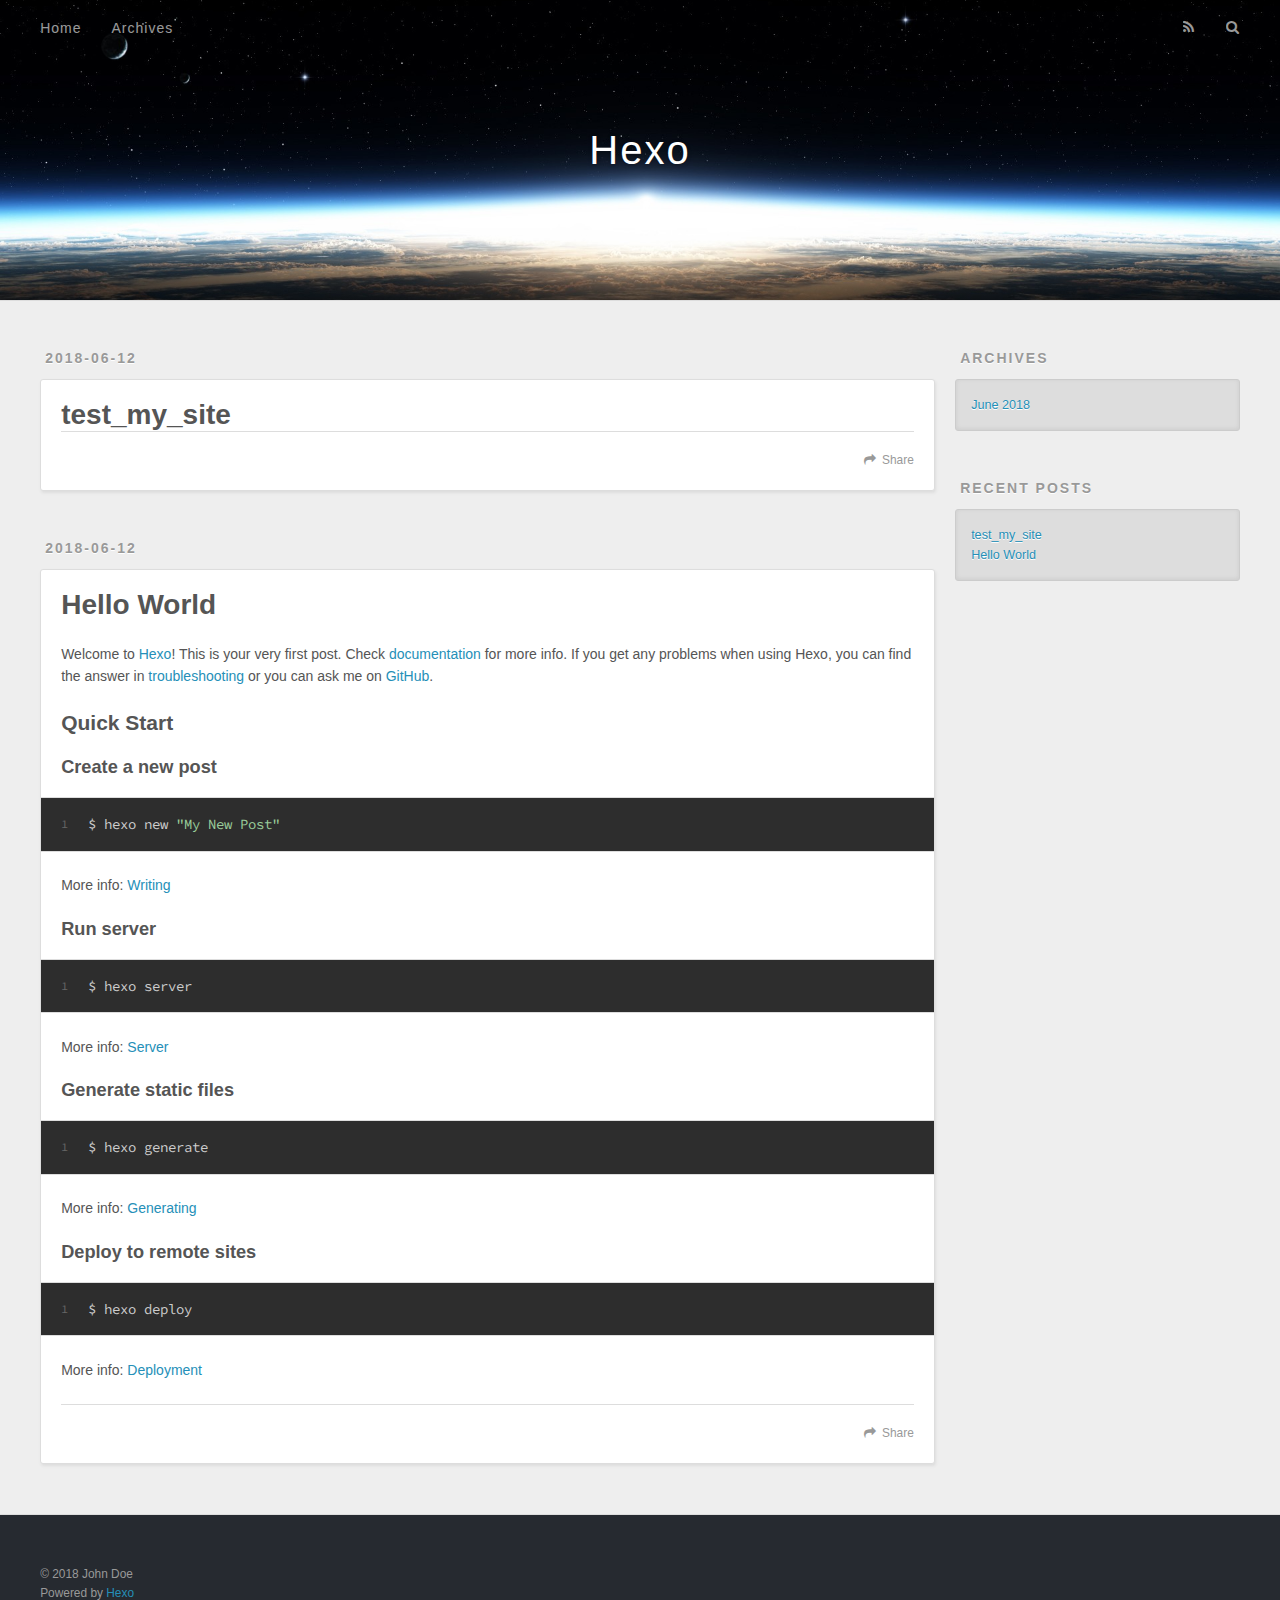
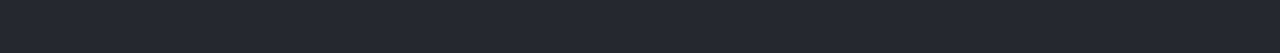
==== index.html @ 4803854b "Site updated: 2018-06-12 15:06:48" ====
<!DOCTYPE html>
<html>
<head>
  <meta charset="utf-8">
  

  
  <title>Hexo</title>
  <meta name="viewport" content="width=device-width, initial-scale=1, maximum-scale=1">
  <meta property="og:type" content="website">
<meta property="og:title" content="Hexo">
<meta property="og:url" content="http://yoursite.com/index.html">
<meta property="og:site_name" content="Hexo">
<meta property="og:locale" content="default">
<meta name="twitter:card" content="summary">
<meta name="twitter:title" content="Hexo">
  
    <link rel="alternate" href="/atom.xml" title="Hexo" type="application/atom+xml">
  
  
    <link rel="icon" href="/favicon.png">
  
  
    <link href="//fonts.googleapis.com/css?family=Source+Code+Pro" rel="stylesheet" type="text/css">
  
  <link rel="stylesheet" href="/css/style.css">
</head>

<body>
  <div id="container">
    <div id="wrap">
      <header id="header">
  <div id="banner"></div>
  <div id="header-outer" class="outer">
    <div id="header-title" class="inner">
      <h1 id="logo-wrap">
        <a href="/" id="logo">Hexo</a>
      </h1>
      
    </div>
    <div id="header-inner" class="inner">
      <nav id="main-nav">
        <a id="main-nav-toggle" class="nav-icon"></a>
        
          <a class="main-nav-link" href="/">Home</a>
        
          <a class="main-nav-link" href="/archives">Archives</a>
        
      </nav>
      <nav id="sub-nav">
        
          <a id="nav-rss-link" class="nav-icon" href="/atom.xml" title="RSS Feed"></a>
        
        <a id="nav-search-btn" class="nav-icon" title="Search"></a>
      </nav>
      <div id="search-form-wrap">
        <form action="//google.com/search" method="get" accept-charset="UTF-8" class="search-form"><input type="search" name="q" class="search-form-input" placeholder="Search"><button type="submit" class="search-form-submit">&#xF002;</button><input type="hidden" name="sitesearch" value="http://yoursite.com"></form>
      </div>
    </div>
  </div>
</header>
      <div class="outer">
        <section id="main">
  
    <article id="post-test-my-site" class="article article-type-post" itemscope itemprop="blogPost">
  <div class="article-meta">
    <a href="/2018/06/12/test-my-site/" class="article-date">
  <time datetime="2018-06-12T06:57:28.000Z" itemprop="datePublished">2018-06-12</time>
</a>
    
  </div>
  <div class="article-inner">
    
    
      <header class="article-header">
        
  
    <h1 itemprop="name">
      <a class="article-title" href="/2018/06/12/test-my-site/">test_my_site</a>
    </h1>
  

      </header>
    
    <div class="article-entry" itemprop="articleBody">
      
        
      
    </div>
    <footer class="article-footer">
      <a data-url="http://yoursite.com/2018/06/12/test-my-site/" data-id="cjibc3qlo0000qfkw3qofxi2t" class="article-share-link">Share</a>
      
      
    </footer>
  </div>
  
</article>


  
    <article id="post-hello-world" class="article article-type-post" itemscope itemprop="blogPost">
  <div class="article-meta">
    <a href="/2018/06/12/hello-world/" class="article-date">
  <time datetime="2018-06-12T06:51:10.000Z" itemprop="datePublished">2018-06-12</time>
</a>
    
  </div>
  <div class="article-inner">
    
    
      <header class="article-header">
        
  
    <h1 itemprop="name">
      <a class="article-title" href="/2018/06/12/hello-world/">Hello World</a>
    </h1>
  

      </header>
    
    <div class="article-entry" itemprop="articleBody">
      
        <p>Welcome to <a href="https://hexo.io/" target="_blank" rel="noopener">Hexo</a>! This is your very first post. Check <a href="https://hexo.io/docs/" target="_blank" rel="noopener">documentation</a> for more info. If you get any problems when using Hexo, you can find the answer in <a href="https://hexo.io/docs/troubleshooting.html" target="_blank" rel="noopener">troubleshooting</a> or you can ask me on <a href="https://github.com/hexojs/hexo/issues" target="_blank" rel="noopener">GitHub</a>.</p>
<h2 id="Quick-Start"><a href="#Quick-Start" class="headerlink" title="Quick Start"></a>Quick Start</h2><h3 id="Create-a-new-post"><a href="#Create-a-new-post" class="headerlink" title="Create a new post"></a>Create a new post</h3><figure class="highlight bash"><table><tr><td class="gutter"><pre><span class="line">1</span><br></pre></td><td class="code"><pre><span class="line">$ hexo new <span class="string">"My New Post"</span></span><br></pre></td></tr></table></figure>
<p>More info: <a href="https://hexo.io/docs/writing.html" target="_blank" rel="noopener">Writing</a></p>
<h3 id="Run-server"><a href="#Run-server" class="headerlink" title="Run server"></a>Run server</h3><figure class="highlight bash"><table><tr><td class="gutter"><pre><span class="line">1</span><br></pre></td><td class="code"><pre><span class="line">$ hexo server</span><br></pre></td></tr></table></figure>
<p>More info: <a href="https://hexo.io/docs/server.html" target="_blank" rel="noopener">Server</a></p>
<h3 id="Generate-static-files"><a href="#Generate-static-files" class="headerlink" title="Generate static files"></a>Generate static files</h3><figure class="highlight bash"><table><tr><td class="gutter"><pre><span class="line">1</span><br></pre></td><td class="code"><pre><span class="line">$ hexo generate</span><br></pre></td></tr></table></figure>
<p>More info: <a href="https://hexo.io/docs/generating.html" target="_blank" rel="noopener">Generating</a></p>
<h3 id="Deploy-to-remote-sites"><a href="#Deploy-to-remote-sites" class="headerlink" title="Deploy to remote sites"></a>Deploy to remote sites</h3><figure class="highlight bash"><table><tr><td class="gutter"><pre><span class="line">1</span><br></pre></td><td class="code"><pre><span class="line">$ hexo deploy</span><br></pre></td></tr></table></figure>
<p>More info: <a href="https://hexo.io/docs/deployment.html" target="_blank" rel="noopener">Deployment</a></p>

      
    </div>
    <footer class="article-footer">
      <a data-url="http://yoursite.com/2018/06/12/hello-world/" data-id="cjibc3qlt0001qfkw2h596mlg" class="article-share-link">Share</a>
      
      
    </footer>
  </div>
  
</article>


  


</section>
        
          <aside id="sidebar">
  
    

  
    

  
    
  
    
  <div class="widget-wrap">
    <h3 class="widget-title">Archives</h3>
    <div class="widget">
      <ul class="archive-list"><li class="archive-list-item"><a class="archive-list-link" href="/archives/2018/06/">June 2018</a></li></ul>
    </div>
  </div>


  
    
  <div class="widget-wrap">
    <h3 class="widget-title">Recent Posts</h3>
    <div class="widget">
      <ul>
        
          <li>
            <a href="/2018/06/12/test-my-site/">test_my_site</a>
          </li>
        
          <li>
            <a href="/2018/06/12/hello-world/">Hello World</a>
          </li>
        
      </ul>
    </div>
  </div>

  
</aside>
        
      </div>
      <footer id="footer">
  
  <div class="outer">
    <div id="footer-info" class="inner">
      &copy; 2018 John Doe<br>
      Powered by <a href="http://hexo.io/" target="_blank">Hexo</a>
    </div>
  </div>
</footer>
    </div>
    <nav id="mobile-nav">
  
    <a href="/" class="mobile-nav-link">Home</a>
  
    <a href="/archives" class="mobile-nav-link">Archives</a>
  
</nav>
    

<script src="//ajax.googleapis.com/ajax/libs/jquery/2.0.3/jquery.min.js"></script>


  <link rel="stylesheet" href="/fancybox/jquery.fancybox.css">
  <script src="/fancybox/jquery.fancybox.pack.js"></script>


<script src="/js/script.js"></script>



  </div>
</body>
</html>
---- css/style.css ----
body {
  width: 100%;
}
body:before,
body:after {
  content: "";
  display: table;
}
body:after {
  clear: both;
}
html,
body,
div,
span,
applet,
object,
iframe,
h1,
h2,
h3,
h4,
h5,
h6,
p,
blockquote,
pre,
a,
abbr,
acronym,
address,
big,
cite,
code,
del,
dfn,
em,
img,
ins,
kbd,
q,
s,
samp,
small,
strike,
strong,
sub,
sup,
tt,
var,
dl,
dt,
dd,
ol,
ul,
li,
fieldset,
form,
label,
legend,
table,
caption,
tbody,
tfoot,
thead,
tr,
th,
td {
  margin: 0;
  padding: 0;
  border: 0;
  outline: 0;
  font-weight: inherit;
  font-style: inherit;
  font-family: inherit;
  font-size: 100%;
  vertical-align: baseline;
}
body {
  line-height: 1;
  color: #000;
  background: #fff;
}
ol,
ul {
  list-style: none;
}
table {
  border-collapse: separate;
  border-spacing: 0;
  vertical-align: middle;
}
caption,
th,
td {
  text-align: left;
  font-weight: normal;
  vertical-align: middle;
}
a img {
  border: none;
}
input,
button {
  margin: 0;
  padding: 0;
}
input::-moz-focus-inner,
button::-moz-focus-inner {
  border: 0;
  padding: 0;
}
@font-face {
  font-family: FontAwesome;
  font-style: normal;
  font-weight: normal;
  src: url("fonts/fontawesome-webfont.eot?v=#4.0.3");
  src: url("fonts/fontawesome-webfont.eot?#iefix&v=#4.0.3") format("embedded-opentype"), url("fonts/fontawesome-webfont.woff?v=#4.0.3") format("woff"), url("fonts/fontawesome-webfont.ttf?v=#4.0.3") format("truetype"), url("fonts/fontawesome-webfont.svg#fontawesomeregular?v=#4.0.3") format("svg");
}
html,
body,
#container {
  height: 100%;
}
body {
  background: #eee;
  font: 14px -apple-system, BlinkMacSystemFont, "Segoe UI", "Roboto", "Oxygen", "Ubuntu", "Cantarell", "Fira Sans", "Droid Sans", "Helvetica Neue", sans-serif;
  -webkit-text-size-adjust: 100%;
}
.outer {
  max-width: 1220px;
  margin: 0 auto;
  padding: 0 20px;
}
.outer:before,
.outer:after {
  content: "";
  display: table;
}
.outer:after {
  clear: both;
}
.inner {
  display: inline;
  float: left;
  width: 98.33333333333333%;
  margin: 0 0.833333333333333%;
}
.left,
.alignleft {
  float: left;
}
.right,
.alignright {
  float: right;
}
.clear {
  clear: both;
}
#container {
  position: relative;
}
.mobile-nav-on {
  overflow: hidden;
}
#wrap {
  height: 100%;
  width: 100%;
  position: absolute;
  top: 0;
  left: 0;
  -webkit-transition: 0.2s ease-out;
  -moz-transition: 0.2s ease-out;
  -ms-transition: 0.2s ease-out;
  transition: 0.2s ease-out;
  z-index: 1;
  background: #eee;
}
.mobile-nav-on #wrap {
  left: 280px;
}
@media screen and (min-width: 768px) {
  #main {
    display: inline;
    float: left;
    width: 73.33333333333333%;
    margin: 0 0.833333333333333%;
  }
}
.article-date,
.article-category-link,
.archive-year,
.widget-title {
  text-decoration: none;
  text-transform: uppercase;
  letter-spacing: 2px;
  color: #999;
  margin-bottom: 1em;
  margin-left: 5px;
  line-height: 1em;
  text-shadow: 0 1px #fff;
  font-weight: bold;
}
.article-inner,
.archive-article-inner {
  background: #fff;
  -webkit-box-shadow: 1px 2px 3px #ddd;
  box-shadow: 1px 2px 3px #ddd;
  border: 1px solid #ddd;
  border-radius: 3px;
}
.article-entry h1,
.widget h1 {
  font-size: 2em;
}
.article-entry h2,
.widget h2 {
  font-size: 1.5em;
}
.article-entry h3,
.widget h3 {
  font-size: 1.3em;
}
.article-entry h4,
.widget h4 {
  font-size: 1.2em;
}
.article-entry h5,
.widget h5 {
  font-size: 1em;
}
.article-entry h6,
.widget h6 {
  font-size: 1em;
  color: #999;
}
.article-entry hr,
.widget hr {
  border: 1px dashed #ddd;
}
.article-entry strong,
.widget strong {
  font-weight: bold;
}
.article-entry em,
.widget em,
.article-entry cite,
.widget cite {
  font-style: italic;
}
.article-entry sup,
.widget sup,
.article-entry sub,
.widget sub {
  font-size: 0.75em;
  line-height: 0;
  position: relative;
  vertical-align: baseline;
}
.article-entry sup,
.widget sup {
  top: -0.5em;
}
.article-entry sub,
.widget sub {
  bottom: -0.2em;
}
.article-entry small,
.widget small {
  font-size: 0.85em;
}
.article-entry acronym,
.widget acronym,
.article-entry abbr,
.widget abbr {
  border-bottom: 1px dotted;
}
.article-entry ul,
.widget ul,
.article-entry ol,
.widget ol,
.article-entry dl,
.widget dl {
  margin: 0 20px;
  line-height: 1.6em;
}
.article-entry ul ul,
.widget ul ul,
.article-entry ol ul,
.widget ol ul,
.article-entry ul ol,
.widget ul ol,
.article-entry ol ol,
.widget ol ol {
  margin-top: 0;
  margin-bottom: 0;
}
.article-entry ul,
.widget ul {
  list-style: disc;
}
.article-entry ol,
.widget ol {
  list-style: decimal;
}
.article-entry dt,
.widget dt {
  font-weight: bold;
}
#header {
  height: 300px;
  position: relative;
  border-bottom: 1px solid #ddd;
}
#header:before,
#header:after {
  content: "";
  position: absolute;
  left: 0;
  right: 0;
  height: 40px;
}
#header:before {
  top: 0;
  background: -webkit-linear-gradient(rgba(0,0,0,0.2), transparent);
  background: -moz-linear-gradient(rgba(0,0,0,0.2), transparent);
  background: -ms-linear-gradient(rgba(0,0,0,0.2), transparent);
  background: linear-gradient(rgba(0,0,0,0.2), transparent);
}
#header:after {
  bottom: 0;
  background: -webkit-linear-gradient(transparent, rgba(0,0,0,0.2));
  background: -moz-linear-gradient(transparent, rgba(0,0,0,0.2));
  background: -ms-linear-gradient(transparent, rgba(0,0,0,0.2));
  background: linear-gradient(transparent, rgba(0,0,0,0.2));
}
#header-outer {
  height: 100%;
  position: relative;
}
#header-inner {
  position: relative;
  overflow: hidden;
}
#banner {
  position: absolute;
  top: 0;
  left: 0;
  width: 100%;
  height: 100%;
  background: url("images/banner.jpg") center #000;
  -webkit-background-size: cover;
  -moz-background-size: cover;
  background-size: cover;
  z-index: -1;
}
#header-title {
  text-align: center;
  height: 40px;
  position: absolute;
  top: 50%;
  left: 0;
  margin-top: -20px;
}
#logo,
#subtitle {
  text-decoration: none;
  color: #fff;
  font-weight: 300;
  text-shadow: 0 1px 4px rgba(0,0,0,0.3);
}
#logo {
  font-size: 40px;
  line-height: 40px;
  letter-spacing: 2px;
}
#subtitle {
  font-size: 16px;
  line-height: 16px;
  letter-spacing: 1px;
}
#subtitle-wrap {
  margin-top: 16px;
}
#main-nav {
  float: left;
  margin-left: -15px;
}
.nav-icon,
.main-nav-link {
  float: left;
  color: #fff;
  opacity: 0.6;
  text-decoration: none;
  text-shadow: 0 1px rgba(0,0,0,0.2);
  -webkit-transition: opacity 0.2s;
  -moz-transition: opacity 0.2s;
  -ms-transition: opacity 0.2s;
  transition: opacity 0.2s;
  display: block;
  padding: 20px 15px;
}
.nav-icon:hover,
.main-nav-link:hover {
  opacity: 1;
}
.nav-icon {
  font-family: FontAwesome;
  text-align: center;
  font-size: 14px;
  width: 14px;
  height: 14px;
  padding: 20px 15px;
  position: relative;
  cursor: pointer;
}
.main-nav-link {
  font-weight: 300;
  letter-spacing: 1px;
}
@media screen and (max-width: 479px) {
  .main-nav-link {
    display: none;
  }
}
#main-nav-toggle {
  display: none;
}
#main-nav-toggle:before {
  content: "\f0c9";
}
@media screen and (max-width: 479px) {
  #main-nav-toggle {
    display: block;
  }
}
#sub-nav {
  float: right;
  margin-right: -15px;
}
#nav-rss-link:before {
  content: "\f09e";
}
#nav-search-btn:before {
  content: "\f002";
}
#search-form-wrap {
  position: absolute;
  top: 15px;
  width: 150px;
  height: 30px;
  right: -150px;
  opacity: 0;
  -webkit-transition: 0.2s ease-out;
  -moz-transition: 0.2s ease-out;
  -ms-transition: 0.2s ease-out;
  transition: 0.2s ease-out;
}
#search-form-wrap.on {
  opacity: 1;
  right: 0;
}
@media screen and (max-width: 479px) {
  #search-form-wrap {
    width: 100%;
    right: -100%;
  }
}
.search-form {
  position: absolute;
  top: 0;
  left: 0;
  right: 0;
  background: #fff;
  padding: 5px 15px;
  border-radius: 15px;
  -webkit-box-shadow: 0 0 10px rgba(0,0,0,0.3);
  box-shadow: 0 0 10px rgba(0,0,0,0.3);
}
.search-form-input {
  border: none;
  background: none;
  color: #555;
  width: 100%;
  font: 13px -apple-system, BlinkMacSystemFont, "Segoe UI", "Roboto", "Oxygen", "Ubuntu", "Cantarell", "Fira Sans", "Droid Sans", "Helvetica Neue", sans-serif;
  outline: none;
}
.search-form-input::-webkit-search-results-decoration,
.search-form-input::-webkit-search-cancel-button {
  -webkit-appearance: none;
}
.search-form-submit {
  position: absolute;
  top: 50%;
  right: 10px;
  margin-top: -7px;
  font: 13px FontAwesome;
  border: none;
  background: none;
  color: #bbb;
  cursor: pointer;
}
.search-form-submit:hover,
.search-form-submit:focus {
  color: #777;
}
.article {
  margin: 50px 0;
}
.article-inner {
  overflow: hidden;
}
.article-meta:before,
.article-meta:after {
  content: "";
  display: table;
}
.article-meta:after {
  clear: both;
}
.article-date {
  float: left;
}
.article-category {
  float: left;
  line-height: 1em;
  color: #ccc;
  text-shadow: 0 1px #fff;
  margin-left: 8px;
}
.article-category:before {
  content: "\2022";
}
.article-category-link {
  margin: 0 12px 1em;
}
.article-header {
  padding: 20px 20px 0;
}
.article-title {
  text-decoration: none;
  font-size: 2em;
  font-weight: bold;
  color: #555;
  line-height: 1.1em;
  -webkit-transition: color 0.2s;
  -moz-transition: color 0.2s;
  -ms-transition: color 0.2s;
  transition: color 0.2s;
}
a.article-title:hover {
  color: #258fb8;
}
.article-entry {
  color: #555;
  padding: 0 20px;
}
.article-entry:before,
.article-entry:after {
  content: "";
  display: table;
}
.article-entry:after {
  clear: both;
}
.article-entry p,
.article-entry table {
  line-height: 1.6em;
  margin: 1.6em 0;
}
.article-entry h1,
.article-entry h2,
.article-entry h3,
.article-entry h4,
.article-entry h5,
.article-entry h6 {
  font-weight: bold;
}
.article-entry h1,
.article-entry h2,
.article-entry h3,
.article-entry h4,
.article-entry h5,
.article-entry h6 {
  line-height: 1.1em;
  margin: 1.1em 0;
}
.article-entry a {
  color: #258fb8;
  text-decoration: none;
}
.article-entry a:hover {
  text-decoration: underline;
}
.article-entry ul,
.article-entry ol,
.article-entry dl {
  margin-top: 1.6em;
  margin-bottom: 1.6em;
}
.article-entry img,
.article-entry video {
  max-width: 100%;
  height: auto;
  display: block;
  margin: auto;
}
.article-entry iframe {
  border: none;
}
.article-entry table {
  width: 100%;
  border-collapse: collapse;
  border-spacing: 0;
}
.article-entry th {
  font-weight: bold;
  border-bottom: 3px solid #ddd;
  padding-bottom: 0.5em;
}
.article-entry td {
  border-bottom: 1px solid #ddd;
  padding: 10px 0;
}
.article-entry blockquote {
  font-family: Georgia, "Times New Roman", serif;
  font-size: 1.4em;
  margin: 1.6em 20px;
  text-align: center;
}
.article-entry blockquote footer {
  font-size: 14px;
  margin: 1.6em 0;
  font-family: -apple-system, BlinkMacSystemFont, "Segoe UI", "Roboto", "Oxygen", "Ubuntu", "Cantarell", "Fira Sans", "Droid Sans", "Helvetica Neue", sans-serif;
}
.article-entry blockquote footer cite:before {
  content: "—";
  padding: 0 0.5em;
}
.article-entry .pullquote {
  text-align: left;
  width: 45%;
  margin: 0;
}
.article-entry .pullquote.left {
  margin-left: 0.5em;
  margin-right: 1em;
}
.article-entry .pullquote.right {
  margin-right: 0.5em;
  margin-left: 1em;
}
.article-entry .caption {
  color: #999;
  display: block;
  font-size: 0.9em;
  margin-top: 0.5em;
  position: relative;
  text-align: center;
}
.article-entry .video-container {
  position: relative;
  padding-top: 56.25%;
  height: 0;
  overflow: hidden;
}
.article-entry .video-container iframe,
.article-entry .video-container object,
.article-entry .video-container embed {
  position: absolute;
  top: 0;
  left: 0;
  width: 100%;
  height: 100%;
  margin-top: 0;
}
.article-more-link a {
  display: inline-block;
  line-height: 1em;
  padding: 6px 15px;
  border-radius: 15px;
  background: #eee;
  color: #999;
  text-shadow: 0 1px #fff;
  text-decoration: none;
}
.article-more-link a:hover {
  background: #258fb8;
  color: #fff;
  text-decoration: none;
  text-shadow: 0 1px #1e7293;
}
.article-footer {
  font-size: 0.85em;
  line-height: 1.6em;
  border-top: 1px solid #ddd;
  padding-top: 1.6em;
  margin: 0 20px 20px;
}
.article-footer:before,
.article-footer:after {
  content: "";
  display: table;
}
.article-footer:after {
  clear: both;
}
.article-footer a {
  color: #999;
  text-decoration: none;
}
.article-footer a:hover {
  color: #555;
}
.article-tag-list-item {
  float: left;
  margin-right: 10px;
}
.article-tag-list-link:before {
  content: "#";
}
.article-comment-link {
  float: right;
}
.article-comment-link:before {
  content: "\f075";
  font-family: FontAwesome;
  padding-right: 8px;
}
.article-share-link {
  cursor: pointer;
  float: right;
  margin-left: 20px;
}
.article-share-link:before {
  content: "\f064";
  font-family: FontAwesome;
  padding-right: 6px;
}
#article-nav {
  position: relative;
}
#article-nav:before,
#article-nav:after {
  content: "";
  display: table;
}
#article-nav:after {
  clear: both;
}
@media screen and (min-width: 768px) {
  #article-nav {
    margin: 50px 0;
  }
  #article-nav:before {
    width: 8px;
    height: 8px;
    position: absolute;
    top: 50%;
    left: 50%;
    margin-top: -4px;
    margin-left: -4px;
    content: "";
    border-radius: 50%;
    background: #ddd;
    -webkit-box-shadow: 0 1px 2px #fff;
    box-shadow: 0 1px 2px #fff;
  }
}
.article-nav-link-wrap {
  text-decoration: none;
  text-shadow: 0 1px #fff;
  color: #999;
  -webkit-box-sizing: border-box;
  -moz-box-sizing: border-box;
  box-sizing: border-box;
  margin-top: 50px;
  text-align: center;
  display: block;
}
.article-nav-link-wrap:hover {
  color: #555;
}
@media screen and (min-width: 768px) {
  .article-nav-link-wrap {
    width: 50%;
    margin-top: 0;
  }
}
@media screen and (min-width: 768px) {
  #article-nav-newer {
    float: left;
    text-align: right;
    padding-right: 20px;
  }
}
@media screen and (min-width: 768px) {
  #article-nav-older {
    float: right;
    text-align: left;
    padding-left: 20px;
  }
}
.article-nav-caption {
  text-transform: uppercase;
  letter-spacing: 2px;
  color: #ddd;
  line-height: 1em;
  font-weight: bold;
}
#article-nav-newer .article-nav-caption {
  margin-right: -2px;
}
.article-nav-title {
  font-size: 0.85em;
  line-height: 1.6em;
  margin-top: 0.5em;
}
.article-share-box {
  position: absolute;
  display: none;
  background: #fff;
  -webkit-box-shadow: 1px 2px 10px rgba(0,0,0,0.2);
  box-shadow: 1px 2px 10px rgba(0,0,0,0.2);
  border-radius: 3px;
  margin-left: -145px;
  overflow: hidden;
  z-index: 1;
}
.article-share-box.on {
  display: block;
}
.article-share-input {
  width: 100%;
  background: none;
  -webkit-box-sizing: border-box;
  -moz-box-sizing: border-box;
  box-sizing: border-box;
  font: 14px -apple-system, BlinkMacSystemFont, "Segoe UI", "Roboto", "Oxygen", "Ubuntu", "Cantarell", "Fira Sans", "Droid Sans", "Helvetica Neue", sans-serif;
  padding: 0 15px;
  color: #555;
  outline: none;
  border: 1px solid #ddd;
  border-radius: 3px 3px 0 0;
  height: 36px;
  line-height: 36px;
}
.article-share-links {
  background: #eee;
}
.article-share-links:before,
.article-share-links:after {
  content: "";
  display: table;
}
.article-share-links:after {
  clear: both;
}
.article-share-twitter,
.article-share-facebook,
.article-share-pinterest,
.article-share-google {
  width: 50px;
  height: 36px;
  display: block;
  float: left;
  position: relative;
  color: #999;
  text-shadow: 0 1px #fff;
}
.article-share-twitter:before,
.article-share-facebook:before,
.article-share-pinterest:before,
.article-share-google:before {
  font-size: 20px;
  font-family: FontAwesome;
  width: 20px;
  height: 20px;
  position: absolute;
  top: 50%;
  left: 50%;
  margin-top: -10px;
  margin-left: -10px;
  text-align: center;
}
.article-share-twitter:hover,
.article-share-facebook:hover,
.article-share-pinterest:hover,
.article-share-google:hover {
  color: #fff;
}
.article-share-twitter:before {
  content: "\f099";
}
.article-share-twitter:hover {
  background: #00aced;
  text-shadow: 0 1px #008abe;
}
.article-share-facebook:before {
  content: "\f09a";
}
.article-share-facebook:hover {
  background: #3b5998;
  text-shadow: 0 1px #2f477a;
}
.article-share-pinterest:before {
  content: "\f0d2";
}
.article-share-pinterest:hover {
  background: #cb2027;
  text-shadow: 0 1px #a21a1f;
}
.article-share-google:before {
  content: "\f0d5";
}
.article-share-google:hover {
  background: #dd4b39;
  text-shadow: 0 1px #be3221;
}
.article-gallery {
  background: #000;
  position: relative;
}
.article-gallery-photos {
  position: relative;
  overflow: hidden;
}
.article-gallery-img {
  display: none;
  max-width: 100%;
}
.article-gallery-img:first-child {
  display: block;
}
.article-gallery-img.loaded {
  position: absolute;
  display: block;
}
.article-gallery-img img {
  display: block;
  max-width: 100%;
  margin: 0 auto;
}
#comments {
  background: #fff;
  -webkit-box-shadow: 1px 2px 3px #ddd;
  box-shadow: 1px 2px 3px #ddd;
  padding: 20px;
  border: 1px solid #ddd;
  border-radius: 3px;
  margin: 50px 0;
}
#comments a {
  color: #258fb8;
}
.archives-wrap {
  margin: 50px 0;
}
.archives:before,
.archives:after {
  content: "";
  display: table;
}
.archives:after {
  clear: both;
}
.archive-year-wrap {
  margin-bottom: 1em;
}
.archives {
  -webkit-column-gap: 10px;
  -moz-column-gap: 10px;
  column-gap: 10px;
}
@media screen and (min-width: 480px) and (max-width: 767px) {
  .archives {
    -webkit-column-count: 2;
    -moz-column-count: 2;
    column-count: 2;
  }
}
@media screen and (min-width: 768px) {
  .archives {
    -webkit-column-count: 3;
    -moz-column-count: 3;
    column-count: 3;
  }
}
.archive-article {
  -webkit-column-break-inside: avoid;
  page-break-inside: avoid;
  overflow: hidden;
  break-inside: avoid-column;
}
.archive-article-inner {
  padding: 10px;
  margin-bottom: 15px;
}
.archive-article-title {
  text-decoration: none;
  font-weight: bold;
  color: #555;
  -webkit-transition: color 0.2s;
  -moz-transition: color 0.2s;
  -ms-transition: color 0.2s;
  transition: color 0.2s;
  line-height: 1.6em;
}
.archive-article-title:hover {
  color: #258fb8;
}
.archive-article-footer {
  margin-top: 1em;
}
.archive-article-date {
  color: #999;
  text-decoration: none;
  font-size: 0.85em;
  line-height: 1em;
  margin-bottom: 0.5em;
  display: block;
}
#page-nav {
  margin: 50px auto;
  background: #fff;
  -webkit-box-shadow: 1px 2px 3px #ddd;
  box-shadow: 1px 2px 3px #ddd;
  border: 1px solid #ddd;
  border-radius: 3px;
  text-align: center;
  color: #999;
  overflow: hidden;
}
#page-nav:before,
#page-nav:after {
  content: "";
  display: table;
}
#page-nav:after {
  clear: both;
}
#page-nav a,
#page-nav span {
  padding: 10px 20px;
  line-height: 1;
  height: 2ex;
}
#page-nav a {
  color: #999;
  text-decoration: none;
}
#page-nav a:hover {
  background: #999;
  color: #fff;
}
#page-nav .prev {
  float: left;
}
#page-nav .next {
  float: right;
}
#page-nav .page-number {
  display: inline-block;
}
@media screen and (max-width: 479px) {
  #page-nav .page-number {
    display: none;
  }
}
#page-nav .current {
  color: #555;
  font-weight: bold;
}
#page-nav .space {
  color: #ddd;
}
#footer {
  background: #262a30;
  padding: 50px 0;
  border-top: 1px solid #ddd;
  color: #999;
}
#footer a {
  color: #258fb8;
  text-decoration: none;
}
#footer a:hover {
  text-decoration: underline;
}
#footer-info {
  line-height: 1.6em;
  font-size: 0.85em;
}
.article-entry pre,
.article-entry .highlight {
  background: #2d2d2d;
  margin: 0 -20px;
  padding: 15px 20px;
  border-style: solid;
  border-color: #ddd;
  border-width: 1px 0;
  overflow: auto;
  color: #ccc;
  line-height: 22.400000000000002px;
}
.article-entry .highlight .gutter pre,
.article-entry .gist .gist-file .gist-data .line-numbers {
  color: #666;
  font-size: 0.85em;
}
.article-entry pre,
.article-entry code {
  font-family: "Source Code Pro", Consolas, Monaco, Menlo, Consolas, monospace;
}
.article-entry code {
  background: #eee;
  text-shadow: 0 1px #fff;
  padding: 0 0.3em;
}
.article-entry pre code {
  background: none;
  text-shadow: none;
  padding: 0;
}
.article-entry .highlight pre {
  border: none;
  margin: 0;
  padding: 0;
}
.article-entry .highlight table {
  margin: 0;
  width: auto;
}
.article-entry .highlight td {
  border: none;
  padding: 0;
}
.article-entry .highlight figcaption {
  font-size: 0.85em;
  color: #999;
  line-height: 1em;
  margin-bottom: 1em;
}
.article-entry .highlight figcaption:before,
.article-entry .highlight figcaption:after {
  content: "";
  display: table;
}
.article-entry .highlight figcaption:after {
  clear: both;
}
.article-entry .highlight figcaption a {
  float: right;
}
.article-entry .highlight .gutter pre {
  text-align: right;
  padding-right: 20px;
}
.article-entry .highlight .line {
  height: 22.400000000000002px;
}
.article-entry .highlight .line.marked {
  background: #515151;
}
.article-entry .gist {
  margin: 0 -20px;
  border-style: solid;
  border-color: #ddd;
  border-width: 1px 0;
  background: #2d2d2d;
  padding: 15px 20px 15px 0;
}
.article-entry .gist .gist-file {
  border: none;
  font-family: "Source Code Pro", Consolas, Monaco, Menlo, Consolas, monospace;
  margin: 0;
}
.article-entry .gist .gist-file .gist-data {
  background: none;
  border: none;
}
.article-entry .gist .gist-file .gist-data .line-numbers {
  background: none;
  border: none;
  padding: 0 20px 0 0;
}
.article-entry .gist .gist-file .gist-data .line-data {
  padding: 0 !important;
}
.article-entry .gist .gist-file .highlight {
  margin: 0;
  padding: 0;
  border: none;
}
.article-entry .gist .gist-file .gist-meta {
  background: #2d2d2d;
  color: #999;
  font: 0.85em -apple-system, BlinkMacSystemFont, "Segoe UI", "Roboto", "Oxygen", "Ubuntu", "Cantarell", "Fira Sans", "Droid Sans", "Helvetica Neue", sans-serif;
  text-shadow: 0 0;
  padding: 0;
  margin-top: 1em;
  margin-left: 20px;
}
.article-entry .gist .gist-file .gist-meta a {
  color: #258fb8;
  font-weight: normal;
}
.article-entry .gist .gist-file .gist-meta a:hover {
  text-decoration: underline;
}
pre .comment,
pre .title {
  color: #999;
}
pre .variable,
pre .attribute,
pre .tag,
pre .regexp,
pre .ruby .constant,
pre .xml .tag .title,
pre .xml .pi,
pre .xml .doctype,
pre .html .doctype,
pre .css .id,
pre .css .class,
pre .css .pseudo {
  color: #f2777a;
}
pre .number,
pre .preprocessor,
pre .built_in,
pre .literal,
pre .params,
pre .constant {
  color: #f99157;
}
pre .class,
pre .ruby .class .title,
pre .css .rules .attribute {
  color: #9c9;
}
pre .string,
pre .value,
pre .inheritance,
pre .header,
pre .ruby .symbol,
pre .xml .cdata {
  color: #9c9;
}
pre .css .hexcolor {
  color: #6cc;
}
pre .function,
pre .python .decorator,
pre .python .title,
pre .ruby .function .title,
pre .ruby .title .keyword,
pre .perl .sub,
pre .javascript .title,
pre .coffeescript .title {
  color: #69c;
}
pre .keyword,
pre .javascript .function {
  color: #c9c;
}
@media screen and (max-width: 479px) {
  #mobile-nav {
    position: absolute;
    top: 0;
    left: 0;
    width: 280px;
    height: 100%;
    background: #191919;
    border-right: 1px solid #fff;
  }
}
@media screen and (max-width: 479px) {
  .mobile-nav-link {
    display: block;
    color: #999;
    text-decoration: none;
    padding: 15px 20px;
    font-weight: bold;
  }
  .mobile-nav-link:hover {
    color: #fff;
  }
}
@media screen and (min-width: 768px) {
  #sidebar {
    display: inline;
    float: left;
    width: 23.333333333333332%;
    margin: 0 0.833333333333333%;
  }
}
.widget-wrap {
  margin: 50px 0;
}
.widget {
  color: #777;
  text-shadow: 0 1px #fff;
  background: #ddd;
  -webkit-box-shadow: 0 -1px 4px #ccc inset;
  box-shadow: 0 -1px 4px #ccc inset;
  border: 1px solid #ccc;
  padding: 15px;
  border-radius: 3px;
}
.widget a {
  color: #258fb8;
  text-decoration: none;
}
.widget a:hover {
  text-decoration: underline;
}
.widget ul ul,
.widget ol ul,
.widget dl ul,
.widget ul ol,
.widget ol ol,
.widget dl ol,
.widget ul dl,
.widget ol dl,
.widget dl dl {
  margin-left: 15px;
  list-style: disc;
}
.widget {
  line-height: 1.6em;
  word-wrap: break-word;
  font-size: 0.9em;
}
.widget ul,
.widget ol {
  list-style: none;
  margin: 0;
}
.widget ul ul,
.widget ol ul,
.widget ul ol,
.widget ol ol {
  margin: 0 20px;
}
.widget ul ul,
.widget ol ul {
  list-style: disc;
}
.widget ul ol,
.widget ol ol {
  list-style: decimal;
}
.category-list-count,
.tag-list-count,
.archive-list-count {
  padding-left: 5px;
  color: #999;
  font-size: 0.85em;
}
.category-list-count:before,
.tag-list-count:before,
.archive-list-count:before {
  content: "(";
}
.category-list-count:after,
.tag-list-count:after,
.archive-list-count:after {
  content: ")";
}
.tagcloud a {
  margin-right: 5px;
  display: inline-block;
}
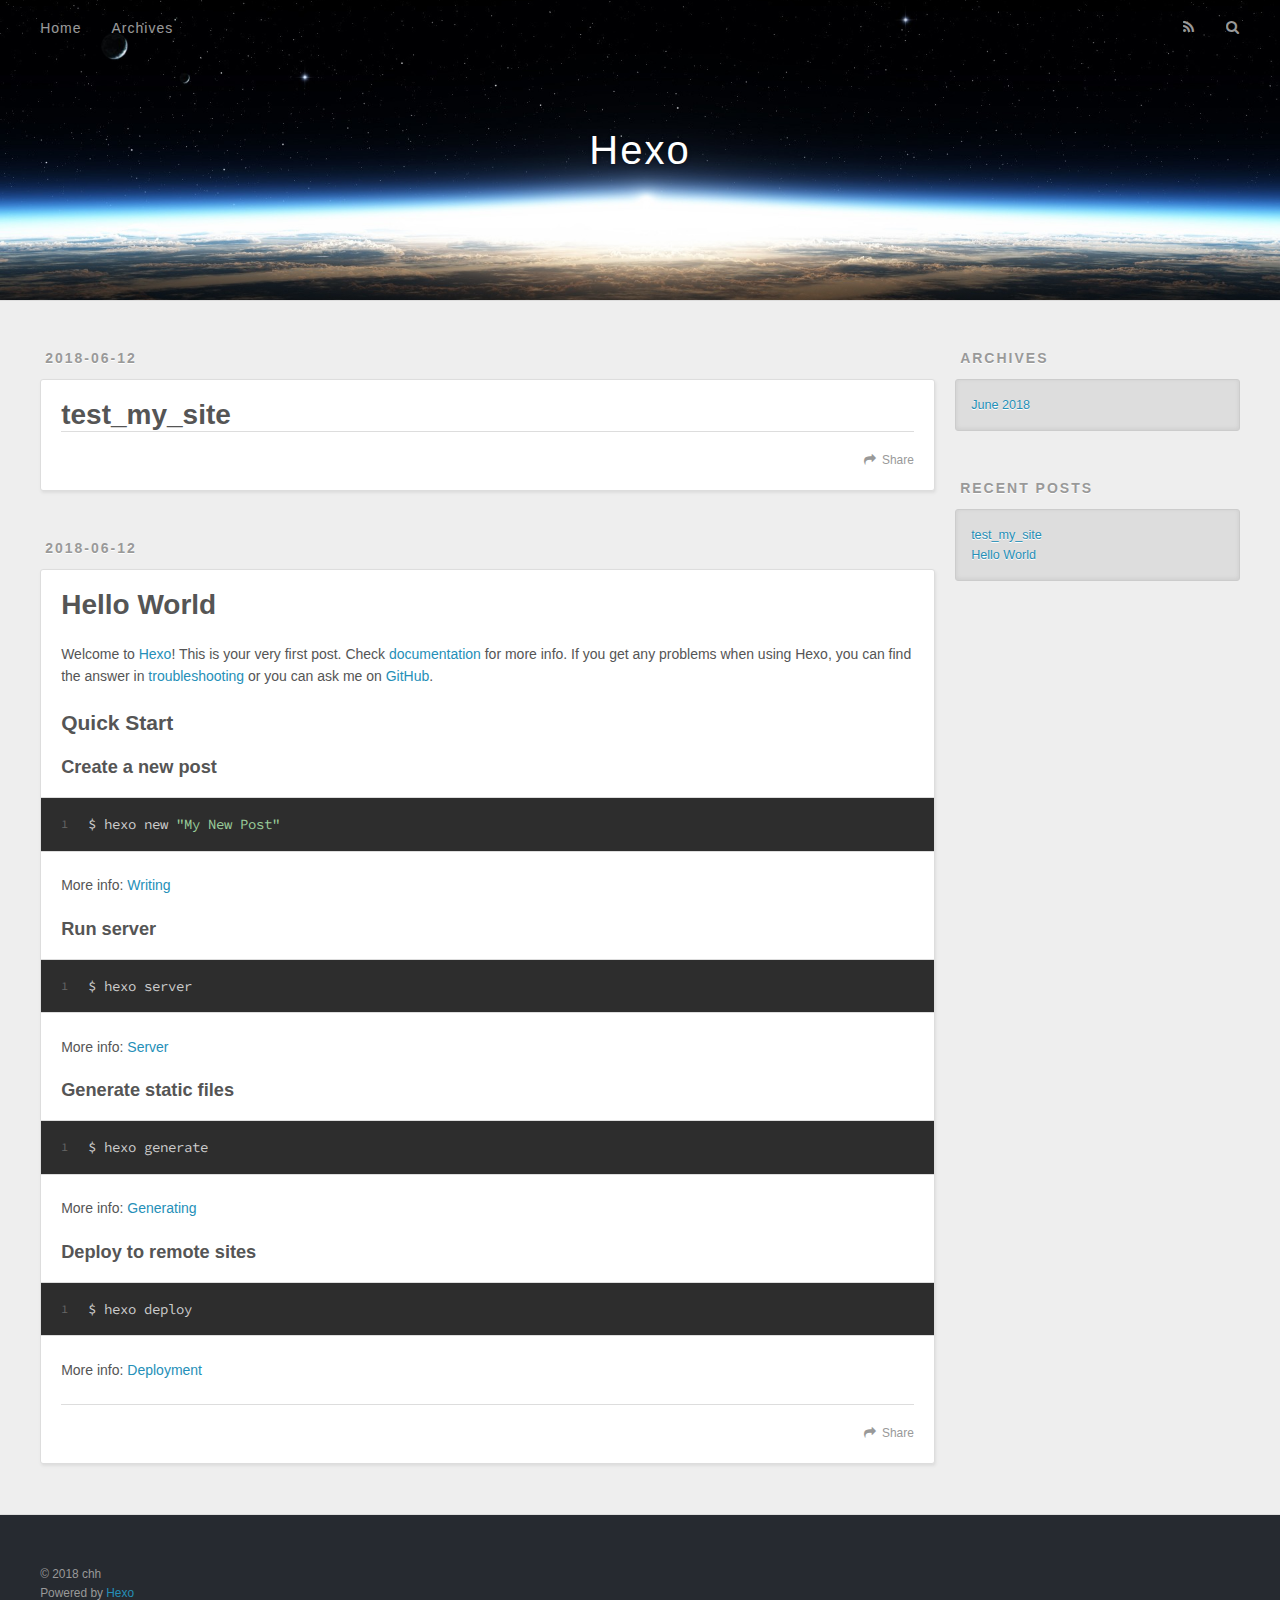
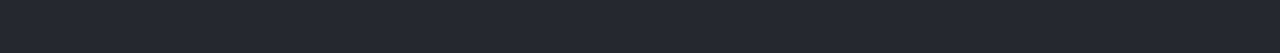
==== commit 78ea37b0: "Site updated: 2018-06-12 15:10:26" ====
--- a/index.html
+++ b/index.html
@@ -88,7 +88,7 @@
       
     </div>
     <footer class="article-footer">
-      <a data-url="http://yoursite.com/2018/06/12/test-my-site/" data-id="cjibc3qlo0000qfkw3qofxi2t" class="article-share-link">Share</a>
+      <a data-url="http://yoursite.com/2018/06/12/test-my-site/" data-id="cjibck39o0001wskwcrapakwm" class="article-share-link">Share</a>
       
       
     </footer>
@@ -133,7 +133,7 @@
       
     </div>
     <footer class="article-footer">
-      <a data-url="http://yoursite.com/2018/06/12/hello-world/" data-id="cjibc3qlt0001qfkw2h596mlg" class="article-share-link">Share</a>
+      <a data-url="http://yoursite.com/2018/06/12/hello-world/" data-id="cjibck39j0000wskwrcy0my10" class="article-share-link">Share</a>
       
       
     </footer>
@@ -193,7 +193,7 @@
   
   <div class="outer">
     <div id="footer-info" class="inner">
-      &copy; 2018 John Doe<br>
+      &copy; 2018 chh<br>
       Powered by <a href="http://hexo.io/" target="_blank">Hexo</a>
     </div>
   </div>
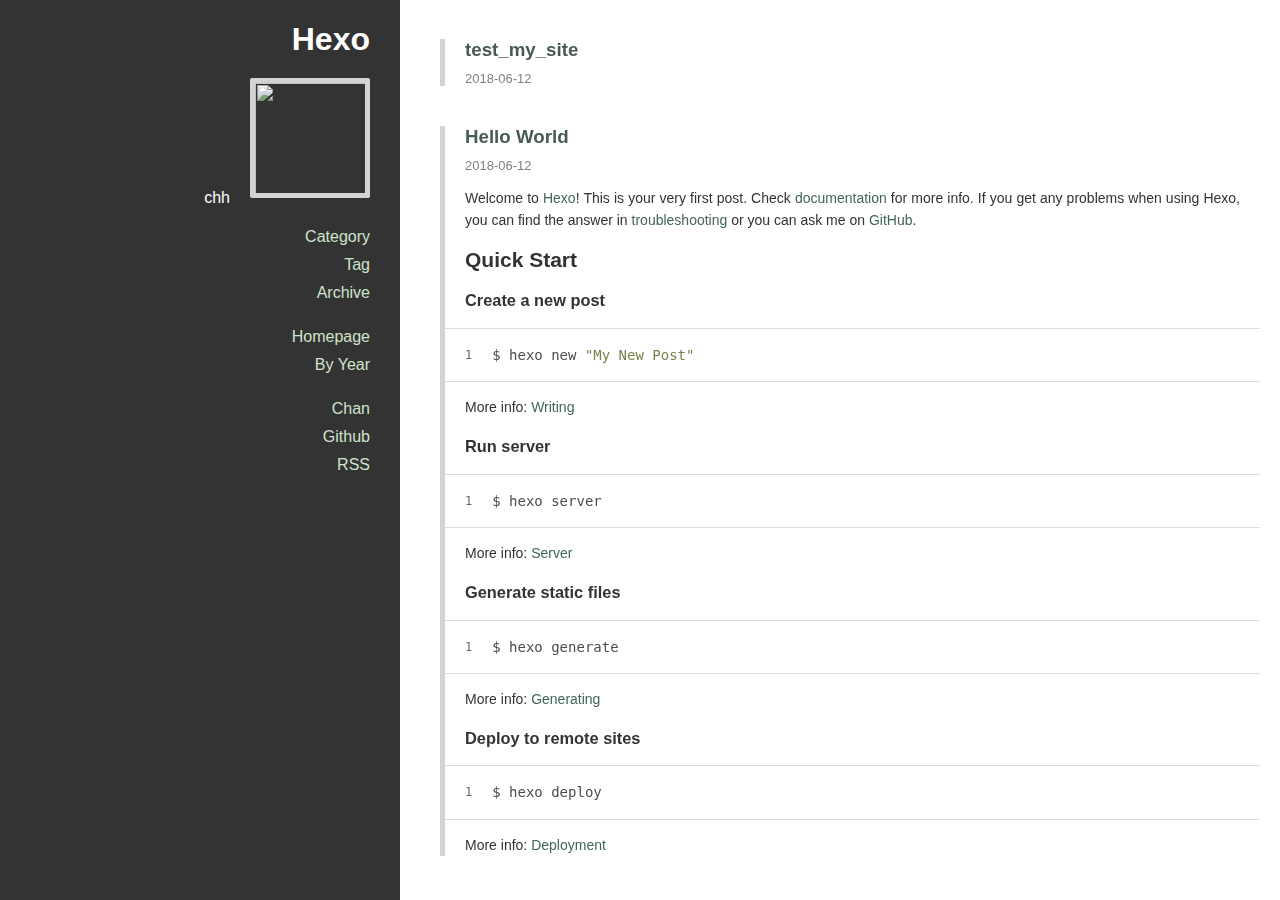
==== commit 78e1e739: "Site updated: 2018-06-12 15:47:51" ====
--- a/index.html
+++ b/index.html
@@ -2,125 +2,214 @@
 <html>
 <head>
   <meta charset="utf-8">
-  
-
-  
-  <title>Hexo</title>
-  <meta name="viewport" content="width=device-width, initial-scale=1, maximum-scale=1">
-  <meta property="og:type" content="website">
+<meta name="viewport" content="width=device-width, initial-scale=1, maximum-scale=1">
+
+
+
+<title>
+  
+    Hexo
+  
+</title>
+
+<meta property="og:type" content="website">
 <meta property="og:title" content="Hexo">
 <meta property="og:url" content="http://yoursite.com/index.html">
 <meta property="og:site_name" content="Hexo">
 <meta property="og:locale" content="default">
 <meta name="twitter:card" content="summary">
 <meta name="twitter:title" content="Hexo">
-  
-    <link rel="alternate" href="/atom.xml" title="Hexo" type="application/atom+xml">
-  
-  
-    <link rel="icon" href="/favicon.png">
-  
-  
-    <link href="//fonts.googleapis.com/css?family=Source+Code+Pro" rel="stylesheet" type="text/css">
-  
-  <link rel="stylesheet" href="/css/style.css">
+
+
+  <link rel="alternative" href="/atom.xml" title="Hexo" type="application/atom+xml">
+
+
+
+  <link rel="icon" href="/favicon.png">
+
+
+<link rel="stylesheet" href="/perfect-scrollbar/css/perfect-scrollbar.min.css">
+<link rel="stylesheet" href="/styles/main.css">
+
+
+
+
+
+
 </head>
-
-<body>
-  <div id="container">
-    <div id="wrap">
-      <header id="header">
-  <div id="banner"></div>
-  <div id="header-outer" class="outer">
-    <div id="header-title" class="inner">
-      <h1 id="logo-wrap">
-        <a href="/" id="logo">Hexo</a>
-      </h1>
-      
-    </div>
-    <div id="header-inner" class="inner">
-      <nav id="main-nav">
-        <a id="main-nav-toggle" class="nav-icon"></a>
-        
-          <a class="main-nav-link" href="/">Home</a>
-        
-          <a class="main-nav-link" href="/archives">Archives</a>
-        
-      </nav>
-      <nav id="sub-nav">
-        
-          <a id="nav-rss-link" class="nav-icon" href="/atom.xml" title="RSS Feed"></a>
-        
-        <a id="nav-search-btn" class="nav-icon" title="Search"></a>
-      </nav>
-      <div id="search-form-wrap">
-        <form action="//google.com/search" method="get" accept-charset="UTF-8" class="search-form"><input type="search" name="q" class="search-form-input" placeholder="Search"><button type="submit" class="search-form-submit">&#xF002;</button><input type="hidden" name="sitesearch" value="http://yoursite.com"></form>
-      </div>
+<body
+  
+    class="monochrome"
+  
+  >
+  <div class="mobile-header">
+  <button class="sidebar-toggle" type="button">
+    <span class="icon-bar"></span>
+    <span class="icon-bar"></span>
+    <span class="icon-bar"></span>
+  </button>
+  <a class="title" href="/">Hexo</a>
+</div>
+
+  <div class="main-container">
+    <div class="sidebar">
+  <div class="header">
+    <h1 class="title"><a href="/">Hexo</a></h1>
+    
+    <div class="info">
+      <div class="content">
+        
+        
+          <div class="author">chh</div>
+        
+      </div>
+      
+        <div class="avatar">
+          
+            <a href="/about"><img src="https://cn.gravatar.com/avatar/35fef74d731255cd569c2c2b0b9e87e4?s=200"></a>
+          
+        </div>
+      
     </div>
   </div>
-</header>
-      <div class="outer">
-        <section id="main">
-  
-    <article id="post-test-my-site" class="article article-type-post" itemscope itemprop="blogPost">
-  <div class="article-meta">
-    <a href="/2018/06/12/test-my-site/" class="article-date">
-  <time datetime="2018-06-12T06:57:28.000Z" itemprop="datePublished">2018-06-12</time>
-</a>
+  <div class="body">
+    
+      
+        <ul class="nav">
+          
+            
+              <li class="category-list-container">
+                <a href="javascript:;">Category</a>
+                
+              </li>
+            
+          
+            
+              <li class="tag-list-container">
+                <a href="javascript:;">Tag</a>
+                
+              </li>
+            
+          
+            
+              <li class="archive-list-container">
+                <a href="javascript:;">Archive</a>
+                <ul class="archive-list"><li class="archive-list-item"><a class="archive-list-link" href="/archives/2018/">2018</a><span class="archive-list-count">2</span></li></ul>
+              </li>
+            
+          
+        </ul>
+      
+        <ul class="nav">
+          
+            
+              <li>
+                <a href="/" title="Homepage">Homepage</a>
+              </li>
+            
+          
+            
+              <li>
+                <a href="/archives" title="By Year">By Year</a>
+              </li>
+            
+          
+        </ul>
+      
+        <ul class="nav">
+          
+            
+              <li>
+                <a href="https://github.com/denjones/hexo-theme-chan" title="Chan" target="_blank" rel="noopener">Chan</a>
+              </li>
+            
+          
+            
+              <li>
+                <a href="https://github.com/denjones" title="Github" target="_blank" rel="noopener">Github</a>
+              </li>
+            
+          
+            
+              <li>
+                <a href="/atom.xml" title="RSS">RSS</a>
+              </li>
+            
+          
+        </ul>
+      
     
   </div>
-  <div class="article-inner">
-    
-    
-      <header class="article-header">
-        
-  
-    <h1 itemprop="name">
-      <a class="article-title" href="/2018/06/12/test-my-site/">test_my_site</a>
-    </h1>
-  
-
-      </header>
-    
-    <div class="article-entry" itemprop="articleBody">
-      
-        
-      
-    </div>
-    <footer class="article-footer">
-      <a data-url="http://yoursite.com/2018/06/12/test-my-site/" data-id="cjibck39o0001wskwcrapakwm" class="article-share-link">Share</a>
-      
-      
-    </footer>
-  </div>
-  
-</article>
-
-
-  
-    <article id="post-hello-world" class="article article-type-post" itemscope itemprop="blogPost">
-  <div class="article-meta">
-    <a href="/2018/06/12/hello-world/" class="article-date">
-  <time datetime="2018-06-12T06:51:10.000Z" itemprop="datePublished">2018-06-12</time>
+</div>
+
+    <div class="main-content">
+      
+        <div style="max-width: 1000px">
+      
+          
+
+  
+  
+    <div class="post-list">
+  
+
+    <div class="post-list-item article">
+      <h3 class="article-header">
+        <a href="/2018/06/12/test-my-site/" >
+  test_my_site
 </a>
-    
-  </div>
-  <div class="article-inner">
-    
-    
-      <header class="article-header">
-        
-  
-    <h1 itemprop="name">
-      <a class="article-title" href="/2018/06/12/hello-world/">Hello World</a>
-    </h1>
-  
-
-      </header>
-    
-    <div class="article-entry" itemprop="articleBody">
-      
-        <p>Welcome to <a href="https://hexo.io/" target="_blank" rel="noopener">Hexo</a>! This is your very first post. Check <a href="https://hexo.io/docs/" target="_blank" rel="noopener">documentation</a> for more info. If you get any problems when using Hexo, you can find the answer in <a href="https://hexo.io/docs/troubleshooting.html" target="_blank" rel="noopener">troubleshooting</a> or you can ask me on <a href="https://github.com/hexojs/hexo/issues" target="_blank" rel="noopener">GitHub</a>.</p>
+
+      </h3>
+      
+
+      <div class="article-info">
+        <a href="/2018/06/12/test-my-site/"><span class="article-date">
+  2018-06-12
+</span>
+</a>
+        
+
+        
+
+      </div>
+      <div class="article-entry">
+        
+          
+        
+      </div>
+    </div>
+
+  
+    </div>
+  
+
+  
+  
+    <div class="post-list">
+  
+
+    <div class="post-list-item article">
+      <h3 class="article-header">
+        <a href="/2018/06/12/hello-world/" >
+  Hello World
+</a>
+
+      </h3>
+      
+
+      <div class="article-info">
+        <a href="/2018/06/12/hello-world/"><span class="article-date">
+  2018-06-12
+</span>
+</a>
+        
+
+        
+
+      </div>
+      <div class="article-entry">
+        
+          <p>Welcome to <a href="https://hexo.io/" target="_blank" rel="noopener">Hexo</a>! This is your very first post. Check <a href="https://hexo.io/docs/" target="_blank" rel="noopener">documentation</a> for more info. If you get any problems when using Hexo, you can find the answer in <a href="https://hexo.io/docs/troubleshooting.html" target="_blank" rel="noopener">troubleshooting</a> or you can ask me on <a href="https://github.com/hexojs/hexo/issues" target="_blank" rel="noopener">GitHub</a>.</p>
 <h2 id="Quick-Start"><a href="#Quick-Start" class="headerlink" title="Quick Start"></a>Quick Start</h2><h3 id="Create-a-new-post"><a href="#Create-a-new-post" class="headerlink" title="Create a new post"></a>Create a new post</h3><figure class="highlight bash"><table><tr><td class="gutter"><pre><span class="line">1</span><br></pre></td><td class="code"><pre><span class="line">$ hexo new <span class="string">"My New Post"</span></span><br></pre></td></tr></table></figure>
 <p>More info: <a href="https://hexo.io/docs/writing.html" target="_blank" rel="noopener">Writing</a></p>
 <h3 id="Run-server"><a href="#Run-server" class="headerlink" title="Run server"></a>Run server</h3><figure class="highlight bash"><table><tr><td class="gutter"><pre><span class="line">1</span><br></pre></td><td class="code"><pre><span class="line">$ hexo server</span><br></pre></td></tr></table></figure>
@@ -130,95 +219,103 @@
 <h3 id="Deploy-to-remote-sites"><a href="#Deploy-to-remote-sites" class="headerlink" title="Deploy to remote sites"></a>Deploy to remote sites</h3><figure class="highlight bash"><table><tr><td class="gutter"><pre><span class="line">1</span><br></pre></td><td class="code"><pre><span class="line">$ hexo deploy</span><br></pre></td></tr></table></figure>
 <p>More info: <a href="https://hexo.io/docs/deployment.html" target="_blank" rel="noopener">Deployment</a></p>
 
-      
-    </div>
-    <footer class="article-footer">
-      <a data-url="http://yoursite.com/2018/06/12/hello-world/" data-id="cjibck39j0000wskwrcy0my10" class="article-share-link">Share</a>
-      
-      
-    </footer>
+        
+      </div>
+    </div>
+
+  
+    </div>
+  
+
+
+
+
+
+
+          <div class="main-footer">
+  
+    © 2018 Hexo - Powered by <a href="http://hexo.io" target="_blank">Hexo</a> - Theme <a href="https://github.com/denjones/hexo-theme-chan" target="_blank">Chan</a>
+  
+</div>
+
+      
+        </div>
+      
+    </div>
   </div>
-  
-</article>
-
-
-  
-
-
-</section>
-        
-          <aside id="sidebar">
-  
-    
-
-  
-    
-
-  
-    
-  
-    
-  <div class="widget-wrap">
-    <h3 class="widget-title">Archives</h3>
-    <div class="widget">
-      <ul class="archive-list"><li class="archive-list-item"><a class="archive-list-link" href="/archives/2018/06/">June 2018</a></li></ul>
+  <script src="//apps.bdimg.com/libs/jquery/2.1.4/jquery.min.js"></script>
+
+  <link rel="stylesheet" href="/PhotoSwipe/photoswipe.css">
+  <link rel="stylesheet" href="/PhotoSwipe/default-skin/default-skin.css">
+
+  <!-- Root element of PhotoSwipe. Must have class pswp. -->
+  <div class="pswp" tabindex="-1" role="dialog" aria-hidden="true">
+
+    <!-- Background of PhotoSwipe.
+             It's a separate element as animating opacity is faster than rgba(). -->
+    <div class="pswp__bg"></div>
+
+    <!-- Slides wrapper with overflow:hidden. -->
+    <div class="pswp__scroll-wrap">
+
+      <!-- Container that holds slides.
+                PhotoSwipe keeps only 3 of them in the DOM to save memory.
+                Don't modify these 3 pswp__item elements, data is added later on. -->
+      <div class="pswp__container">
+        <div class="pswp__item"></div>
+        <div class="pswp__item"></div>
+        <div class="pswp__item"></div>
+      </div>
+
+      <!-- Default (PhotoSwipeUI_Default) interface on top of sliding area. Can be changed. -->
+      <div class="pswp__ui pswp__ui--hidden">
+
+        <div class="pswp__top-bar">
+
+          <!--  Controls are self-explanatory. Order can be changed. -->
+
+          <div class="pswp__counter"></div>
+
+          <button class="pswp__button pswp__button--close" title="Close (Esc)"></button>
+
+          <button class="pswp__button pswp__button--share" title="Share"></button>
+
+          <button class="pswp__button pswp__button--fs" title="Toggle fullscreen"></button>
+
+          <button class="pswp__button pswp__button--zoom" title="Zoom in/out"></button>
+
+          <!-- Preloader demo http://codepen.io/dimsemenov/pen/yyBWoR -->
+          <!-- element will get class pswp__preloader--active when preloader is running -->
+          <div class="pswp__preloader">
+            <div class="pswp__preloader__icn">
+              <div class="pswp__preloader__cut">
+                <div class="pswp__preloader__donut"></div>
+              </div>
+            </div>
+          </div>
+        </div>
+
+        <div class="pswp__share-modal pswp__share-modal--hidden pswp__single-tap">
+          <div class="pswp__share-tooltip"></div>
+        </div>
+
+        <button class="pswp__button pswp__button--arrow--left" title="Previous (arrow left)"></button>
+
+        <button class="pswp__button pswp__button--arrow--right" title="Next (arrow right)"></button>
+
+        <div class="pswp__caption">
+          <div class="pswp__caption__center"></div>
+        </div>
+      </div>
     </div>
   </div>
 
-
-  
-    
-  <div class="widget-wrap">
-    <h3 class="widget-title">Recent Posts</h3>
-    <div class="widget">
-      <ul>
-        
-          <li>
-            <a href="/2018/06/12/test-my-site/">test_my_site</a>
-          </li>
-        
-          <li>
-            <a href="/2018/06/12/hello-world/">Hello World</a>
-          </li>
-        
-      </ul>
-    </div>
-  </div>
-
-  
-</aside>
-        
-      </div>
-      <footer id="footer">
-  
-  <div class="outer">
-    <div id="footer-info" class="inner">
-      &copy; 2018 chh<br>
-      Powered by <a href="http://hexo.io/" target="_blank">Hexo</a>
-    </div>
-  </div>
-</footer>
-    </div>
-    <nav id="mobile-nav">
-  
-    <a href="/" class="mobile-nav-link">Home</a>
-  
-    <a href="/archives" class="mobile-nav-link">Archives</a>
-  
-</nav>
-    
-
-<script src="//ajax.googleapis.com/ajax/libs/jquery/2.0.3/jquery.min.js"></script>
-
-
-  <link rel="stylesheet" href="/fancybox/jquery.fancybox.css">
-  <script src="/fancybox/jquery.fancybox.pack.js"></script>
-
-
-<script src="/js/script.js"></script>
-
-
-
-  </div>
+  <script src="/PhotoSwipe/photoswipe.js"></script>
+  <script src="/PhotoSwipe/photoswipe-ui-default.js"></script>
+
+
+<script src="/perfect-scrollbar/js/min/perfect-scrollbar.min.js"></script>
+<script src="/scripts/main.js"></script>
+
 </body>
-</html>+</html>
--- a/styles/main.css
+++ b/styles/main.css
@@ -0,0 +1,879 @@
+/* normalize.css v3.0.3 | MIT License | github.com/necolas/normalize.css */
+html {
+  font-family: sans-serif; /* 1 */
+  -ms-text-size-adjust: 100%; /* 2 */
+  -webkit-text-size-adjust: 100%; /* 2 */
+}
+body {
+  margin: 0;
+}
+article,
+aside,
+details,
+figcaption,
+figure,
+footer,
+header,
+hgroup,
+main,
+menu,
+nav,
+section,
+summary {
+  display: block;
+}
+audio,
+canvas,
+progress,
+video {
+  display: inline-block; /* 1 */
+  vertical-align: baseline; /* 2 */
+}
+audio:not([controls]) {
+  display: none;
+  height: 0;
+}
+[hidden],
+template {
+  display: none;
+}
+a {
+  background-color: transparent;
+}
+a:active,
+a:hover {
+  outline: 0;
+}
+abbr[title] {
+  border-bottom: 1px dotted;
+}
+b,
+strong {
+  font-weight: bold;
+}
+dfn {
+  font-style: italic;
+}
+h1 {
+  font-size: 2em;
+  margin: 0.67em 0;
+}
+mark {
+  background: #ff0;
+  color: #000;
+}
+small {
+  font-size: 80%;
+}
+sub,
+sup {
+  font-size: 75%;
+  line-height: 0;
+  position: relative;
+  vertical-align: baseline;
+}
+sup {
+  top: -0.5em;
+}
+sub {
+  bottom: -0.25em;
+}
+img {
+  border: 0;
+}
+svg:not(:root) {
+  overflow: hidden;
+}
+figure {
+  margin: 1em 40px;
+}
+hr {
+  box-sizing: content-box;
+  height: 0;
+}
+pre {
+  overflow: auto;
+}
+code,
+kbd,
+pre,
+samp {
+  font-family: monospace, monospace;
+  font-size: 1em;
+}
+button,
+input,
+optgroup,
+select,
+textarea {
+  color: inherit; /* 1 */
+  font: inherit; /* 2 */
+  margin: 0; /* 3 */
+}
+button {
+  overflow: visible;
+}
+button,
+select {
+  text-transform: none;
+}
+button,
+html input[type="button"],
+input[type="reset"],
+input[type="submit"] {
+  -webkit-appearance: button; /* 2 */
+  cursor: pointer; /* 3 */
+}
+button[disabled],
+html input[disabled] {
+  cursor: default;
+}
+button::-moz-focus-inner,
+input::-moz-focus-inner {
+  border: 0;
+  padding: 0;
+}
+input {
+  line-height: normal;
+}
+input[type="checkbox"],
+input[type="radio"] {
+  box-sizing: border-box; /* 1 */
+  padding: 0; /* 2 */
+}
+input[type="number"]::-webkit-inner-spin-button,
+input[type="number"]::-webkit-outer-spin-button {
+  height: auto;
+}
+input[type="search"] {
+  -webkit-appearance: textfield; /* 1 */
+  box-sizing: content-box; /* 2 */
+}
+input[type="search"]::-webkit-search-cancel-button,
+input[type="search"]::-webkit-search-decoration {
+  -webkit-appearance: none;
+}
+fieldset {
+  border: 1px solid #c0c0c0;
+  margin: 0 2px;
+  padding: 0.35em 0.625em 0.75em;
+}
+legend {
+  border: 0; /* 1 */
+  padding: 0; /* 2 */
+}
+textarea {
+  overflow: auto;
+}
+optgroup {
+  font-weight: bold;
+}
+table {
+  border-collapse: collapse;
+  border-spacing: 0;
+}
+td,
+th {
+  padding: 0;
+}
+* {
+  box-sizing: border-box;
+}
+a {
+  color: #19734b;
+  text-decoration: none;
+  transition-duration: 0.2s;
+  transition-timing-function: ease-in-out;
+}
+a:hover {
+  color: #2ca831;
+}
+html,
+body {
+  position: absolute;
+  width: 100%;
+  height: 100%;
+  font-family: "微软雅黑", "黑体", "Helvetica Neue", Helvetica, Arial, sans-serif;
+  color: #333;
+}
+.main-container {
+  position: absolute;
+  top: 0;
+  bottom: 0;
+  left: 0;
+  right: 0;
+  width: 100%;
+  height: 100%;
+}
+.main-content {
+  position: absolute;
+  top: 0;
+  right: 0;
+  left: 400px;
+  bottom: 0;
+  height: 100%;
+  padding: 20px 40px 0;
+  overflow: auto;
+  word-wrap: break-word;
+}
+.main-footer {
+  padding: 20px 0;
+}
+@media screen and (max-width: 768px) {
+  .main-container {
+    top: 45px;
+    left: 0px;
+    bottom: 0;
+    height: auto;
+  }
+  .main-content {
+    left: 0;
+    bottom: 0;
+    height: auto;
+    padding: 10px 10px;
+  }
+}
+.main-footer {
+  font-size: 13px;
+  color: #808080;
+}
+.sidebar {
+  position: absolute;
+  top: 0;
+  left: 0;
+  bottom: 0;
+  width: 400px;
+  height: 100%;
+  overflow: hidden;
+  background-color: #333;
+  color: #fff;
+  text-align: right;
+}
+.sidebar .header {
+  padding-right: 30px;
+}
+.sidebar .title {
+  margin-bottom: 0px;
+}
+.sidebar .title a {
+  color: #fff;
+}
+.sidebar .title a:hover {
+  color: #cfe3cb;
+}
+.sidebar .subtitle {
+  font-size: 14px;
+  margin-top: 5px;
+  margin-bottom: 10px;
+}
+.sidebar .info {
+  display: table;
+  width: 100%;
+  margin-top: 20px;
+}
+.sidebar .info > * {
+  display: table-cell;
+  vertical-align: bottom;
+}
+.sidebar .info .content {
+  padding-left: 10px;
+}
+.sidebar .author {
+  margin-top: 0.5em;
+}
+.sidebar .description {
+  font-size: 14px;
+}
+.sidebar .avatar {
+  width: 140px;
+}
+.sidebar .avatar img {
+  width: 120px;
+  height: 120px;
+  border: 5px solid #d3d3d3;
+  border-radius: 2px;
+}
+.sidebar .nav {
+  padding-left: 0;
+}
+.sidebar .nav > li {
+  list-style: square;
+  margin-left: 0;
+}
+.sidebar .nav > li > a {
+  display: block;
+  padding: 5px 25px;
+  color: #cfe3cb;
+  border-right: 5px solid transparent;
+}
+.sidebar .nav > li > a:hover {
+  background-color: #808080;
+  color: #fff;
+  border-right: 5px solid #d3d3d3;
+}
+.sidebar .category-list,
+.sidebar .tag-list,
+.sidebar .archive-list {
+  padding-right: 30px;
+  padding-left: 0;
+  display: none;
+}
+.sidebar .category-list.collapsed,
+.sidebar .tag-list.collapsed,
+.sidebar .archive-list.collapsed {
+  height: 0;
+  overflow: hidden;
+}
+.sidebar .category-list .category-list-item,
+.sidebar .tag-list .category-list-item,
+.sidebar .archive-list .category-list-item,
+.sidebar .category-list .tag-list-item,
+.sidebar .tag-list .tag-list-item,
+.sidebar .archive-list .tag-list-item,
+.sidebar .category-list .archive-list-item,
+.sidebar .tag-list .archive-list-item,
+.sidebar .archive-list .archive-list-item {
+  vertical-align: top;
+  display: inline-block;
+  width: 45%;
+  font-size: 13px;
+}
+.sidebar .category-list .category-list-item a,
+.sidebar .tag-list .category-list-item a,
+.sidebar .archive-list .category-list-item a,
+.sidebar .category-list .tag-list-item a,
+.sidebar .tag-list .tag-list-item a,
+.sidebar .archive-list .tag-list-item a,
+.sidebar .category-list .archive-list-item a,
+.sidebar .tag-list .archive-list-item a,
+.sidebar .archive-list .archive-list-item a {
+  width: 80%;
+  display: inline-block;
+  color: #86a87f;
+}
+.sidebar .category-list .category-list-item a:hover,
+.sidebar .tag-list .category-list-item a:hover,
+.sidebar .archive-list .category-list-item a:hover,
+.sidebar .category-list .tag-list-item a:hover,
+.sidebar .tag-list .tag-list-item a:hover,
+.sidebar .archive-list .tag-list-item a:hover,
+.sidebar .category-list .archive-list-item a:hover,
+.sidebar .tag-list .archive-list-item a:hover,
+.sidebar .archive-list .archive-list-item a:hover {
+  color: #fff;
+}
+.sidebar .category-list .category-list-item .tag-list-count,
+.sidebar .tag-list .category-list-item .tag-list-count,
+.sidebar .archive-list .category-list-item .tag-list-count,
+.sidebar .category-list .tag-list-item .tag-list-count,
+.sidebar .tag-list .tag-list-item .tag-list-count,
+.sidebar .archive-list .tag-list-item .tag-list-count,
+.sidebar .category-list .archive-list-item .tag-list-count,
+.sidebar .tag-list .archive-list-item .tag-list-count,
+.sidebar .archive-list .archive-list-item .tag-list-count,
+.sidebar .category-list .category-list-item .category-list-count,
+.sidebar .tag-list .category-list-item .category-list-count,
+.sidebar .archive-list .category-list-item .category-list-count,
+.sidebar .category-list .tag-list-item .category-list-count,
+.sidebar .tag-list .tag-list-item .category-list-count,
+.sidebar .archive-list .tag-list-item .category-list-count,
+.sidebar .category-list .archive-list-item .category-list-count,
+.sidebar .tag-list .archive-list-item .category-list-count,
+.sidebar .archive-list .archive-list-item .category-list-count,
+.sidebar .category-list .category-list-item .archive-list-count,
+.sidebar .tag-list .category-list-item .archive-list-count,
+.sidebar .archive-list .category-list-item .archive-list-count,
+.sidebar .category-list .tag-list-item .archive-list-count,
+.sidebar .tag-list .tag-list-item .archive-list-count,
+.sidebar .archive-list .tag-list-item .archive-list-count,
+.sidebar .category-list .archive-list-item .archive-list-count,
+.sidebar .tag-list .archive-list-item .archive-list-count,
+.sidebar .archive-list .archive-list-item .archive-list-count {
+  display: inline-block;
+  width: 20%;
+  font-size: 12px;
+  color: #838383;
+  vertical-align: top;
+}
+@media screen and (max-width: 768px) {
+  .sidebar {
+    left: -400px;
+    width: 300px;
+    max-width: 100%;
+    z-index: 9999999;
+    transition-duration: 0.3s;
+  }
+  .sidebar.in {
+    left: 0;
+  }
+  .sidebar .header {
+    padding-right: 15px;
+  }
+  .sidebar .title {
+    display: none;
+  }
+  .sidebar .nav > li > a {
+    padding: 5px 10px;
+  }
+}
+.article .article-header {
+  margin-bottom: 10px;
+}
+.article .article-header a {
+  color: #30634c;
+}
+.article .article-header a:hover {
+  color: #388151;
+}
+.article .article-info {
+  font-size: 14px;
+  color: #808080;
+  margin-bottom: 1em;
+}
+.article .article-info .article-date {
+  margin-right: 0.5em;
+  color: #808080;
+}
+.article .article-info .article-tag ul,
+.article .article-info .article-category ul {
+  display: inline;
+  padding: 0;
+  margin: 0 -1px;
+}
+.article .article-info .article-tag li,
+.article .article-info .article-category li {
+  display: inline;
+  padding: 0;
+}
+.article .article-info .article-tag a,
+.article .article-info .article-category a {
+  margin: 0 3px;
+}
+.article .article-info .article-tag .article-tag-list-item a,
+.article .article-info .article-category .article-tag-list-item a {
+  color: #808080;
+}
+.article .article-info .article-tag .article-tag-list-item a:hover,
+.article .article-info .article-category .article-tag-list-item a:hover {
+  color: #2ca831;
+}
+.article .article-entry {
+  font-size: 16px;
+  line-height: 1.6em;
+  text-align: justify;
+}
+.article .article-entry code {
+  background-color: #f1f1f1;
+  border-radius: 2px;
+}
+.article .article-entry blockquote {
+  background: #f9f9f9;
+  border-left: 5px solid #d3d3d3;
+  margin: 0 0 1.5em 0px;
+  padding: 0.5em 2em;
+  font-family: "宋体", Georgia, "Times New Roman", serif;
+  font-size: 0.9em;
+}
+.article .article-entry blockquote.left {
+  float: left;
+  margin-right: 1.5em;
+}
+.article .article-entry blockquote.right {
+  float: right;
+  margin-left: 1.5em;
+}
+.article .article-entry blockquote cite {
+  margin-left: 0.5em;
+}
+.article .article-entry > table {
+  display: block;
+  max-width: 100%;
+  overflow-x: auto;
+}
+.article .article-entry > table thead > tr > th,
+.article .article-entry > table tbody > tr > th,
+.article .article-entry > table tfoot > tr > th,
+.article .article-entry > table thead > tr > td,
+.article .article-entry > table tbody > tr > td,
+.article .article-entry > table tfoot > tr > td {
+  white-space: nowrap;
+  padding: 0.4em 0.8em;
+  border-bottom: #d3d3d3 solid 1px;
+}
+.article .article-entry figure.article-gallery-img {
+  margin-left: 0;
+  margin-right: 0;
+}
+.article .article-entry figure.article-gallery-img a {
+  display: inline-block;
+}
+.article .article-entry figure.article-gallery-img figcaption {
+  display: none;
+}
+.article img {
+  max-width: 100%;
+}
+.article .article-gallery figure.article-gallery-img {
+  margin-left: 0;
+  margin-right: 0;
+  display: inline-block;
+  vertical-align: top;
+  overflow: hidden;
+  width: 160px;
+}
+.article .article-gallery figure.article-gallery-img a {
+  text-align: center;
+  display: block;
+  width: 160px;
+  height: 160px;
+  overflow: hidden;
+  background-size: cover;
+  background-position: center;
+}
+.article .article-gallery figure.article-gallery-img a img {
+  visibility: hidden;
+  max-width: 160px;
+  max-height: 160px;
+}
+.article .article-gallery figure.article-gallery-img figcaption {
+  word-wrap: normal;
+  word-break: keep-all;
+  white-space: nowrap;
+  text-overflow: ellipsis;
+  overflow: hidden;
+}
+.article .article-footer {
+  margin-top: 30px;
+}
+.article .article-footer .cc {
+  margin-bottom: 20px;
+}
+.article .article-footer .cc img {
+  display: inline-block;
+  height: 1em;
+  vertical-align: bottom;
+}
+.article .article-footer .cc span {
+  color: #808080;
+  font-size: 0.8em;
+  margin-left: 0.5em;
+  vertical-align: bottom;
+}
+@media screen and (max-width: 768px) {
+  .article .article-entry .highlight,
+  .article .article-entry .gist {
+    max-width: 100%;
+    margin: 0 !important;
+  }
+  .article .article-gallery {
+    margin-bottom: 10px;
+  }
+  .article .article-gallery figure.article-gallery-img {
+    margin-bottom: 0.2em;
+    margin-top: 0.2em;
+    width: 120px;
+  }
+  .article .article-gallery figure.article-gallery-img a {
+    width: 120px;
+    height: 120px;
+  }
+  .article .article-gallery figure.article-gallery-img a img {
+    max-width: 120px;
+    max-height: 120px;
+  }
+  .article .article-gallery figure.article-gallery-img figcaption {
+    display: none;
+  }
+}
+.post-list {
+  position: relative;
+  padding-left: 0;
+}
+.post-list .post-list-item {
+  padding-left: 20px;
+  margin-bottom: 40px;
+  list-style: none;
+  border-left: 5px solid #d3d3d3;
+}
+.post-list .article-info {
+  font-size: 13px;
+}
+.post-list .article-entry {
+  font-size: 14px;
+}
+@media screen and (max-width: 768px) {
+  .post-list .post-list-item {
+    padding-left: 8px;
+  }
+}
+@media screen and (min-width: 769px) {
+  body.monochrome .main-container .article,
+  body.monochrome .main-container .sidebar img {
+    -webkit-filter: grayscale(60%);
+    -moz-filter: grayscale(60%);
+    -ms-filter: grayscale(60%);
+    -o-filter: grayscale(60%);
+    filter: grayscale(60%);
+    transition-duration: 0.4s;
+    transition-property: filter, -webkit-filter, -moz-filter, -ms-filter, -o-filter;
+  }
+  body.monochrome .main-container .article:hover,
+  body.monochrome .main-container .sidebar img:hover {
+    -webkit-filter: grayscale(0%);
+    -moz-filter: grayscale(0%);
+    -ms-filter: grayscale(0%);
+    -o-filter: grayscale(0%);
+    filter: grayscale(0%);
+  }
+}
+.article-entry pre,
+.article-entry .highlight {
+  background: #fff;
+  margin: 0 -20px;
+  padding: 15px 20px;
+  border-style: solid;
+  border-color: #ddd;
+  border-width: 1px 0;
+  overflow: auto;
+  color: #4d4d4c;
+  line-height: 22.400000000000002px;
+}
+.article-entry .highlight .gutter pre,
+.article-entry .gist .gist-file .gist-data .line-numbers {
+  color: #666;
+  font-size: 0.85em;
+}
+.article-entry pre,
+.article-entry code {
+  font-family: "新宋", "Source Code Pro", Consolas, Monaco, Menlo, Consolas, monospace;
+}
+.article-entry code {
+  background: color-background;
+  text-shadow: 0 1px #fff;
+  padding: 0 0.3em;
+}
+.article-entry pre code {
+  background: none;
+  text-shadow: none;
+  padding: 0;
+}
+.article-entry .highlight pre {
+  border: none;
+  margin: 0;
+  padding: 0;
+}
+.article-entry .highlight table {
+  margin: 0;
+  width: auto;
+}
+.article-entry .highlight td {
+  border: none;
+  padding: 0;
+}
+.article-entry .highlight figcaption {
+  font-size: 0.85em;
+  color: #8e908c;
+  line-height: 1em;
+  margin-bottom: 1em;
+}
+.article-entry .highlight figcaption a {
+  float: right;
+}
+.article-entry .highlight .gutter pre {
+  text-align: right;
+  padding-right: 20px;
+}
+.article-entry .highlight .line {
+  height: 22.400000000000002px;
+}
+.article-entry .gist {
+  margin: 0 -20px;
+  border-style: solid;
+  border-color: #ddd;
+  border-width: 1px 0;
+  background: #fff;
+  padding: 15px 20px 15px 0;
+}
+.article-entry .gist .gist-file {
+  border: none;
+  font-family: "新宋", "Source Code Pro", Consolas, Monaco, Menlo, Consolas, monospace;
+  margin: 0;
+}
+.article-entry .gist .gist-file .gist-data {
+  background: none;
+  border: none;
+}
+.article-entry .gist .gist-file .gist-data .line-numbers {
+  background: none;
+  border: none;
+  padding: 0 20px 0 0;
+}
+.article-entry .gist .gist-file .gist-data .line-data {
+  padding: 0 !important;
+}
+.article-entry .gist .gist-file .highlight {
+  margin: 0;
+  padding: 0;
+  border: none;
+}
+.article-entry .gist .gist-file .gist-meta {
+  background: #fff;
+  color: #8e908c;
+  font: 0.85em "微软雅黑", "黑体", "Helvetica Neue", Helvetica, Arial, sans-serif;
+  text-shadow: 0 0;
+  padding: 0;
+  margin-top: 1em;
+  margin-left: 20px;
+}
+.article-entry .gist .gist-file .gist-meta a {
+  color: #19734b;
+  font-weight: normal;
+}
+.article-entry .gist .gist-file .gist-meta a:hover {
+  text-decoration: underline;
+}
+pre .comment,
+pre .title {
+  color: #8e908c;
+}
+pre .variable,
+pre .attribute,
+pre .tag,
+pre .regexp,
+pre .ruby .constant,
+pre .xml .tag .title,
+pre .xml .pi,
+pre .xml .doctype,
+pre .html .doctype,
+pre .css .id,
+pre .css .class,
+pre .css .pseudo {
+  color: #c82829;
+}
+pre .number,
+pre .preprocessor,
+pre .built_in,
+pre .literal,
+pre .params,
+pre .constant {
+  color: #f5871f;
+}
+pre .class,
+pre .ruby .class .title,
+pre .css .rules .attribute {
+  color: #718c00;
+}
+pre .string,
+pre .value,
+pre .inheritance,
+pre .header,
+pre .ruby .symbol,
+pre .xml .cdata {
+  color: #718c00;
+}
+pre .css .hexcolor {
+  color: #3e999f;
+}
+pre .function,
+pre .python .decorator,
+pre .python .title,
+pre .ruby .function .title,
+pre .ruby .title .keyword,
+pre .perl .sub,
+pre .javascript .title,
+pre .coffeescript .title {
+  color: #4271ae;
+}
+pre .keyword,
+pre .javascript .function {
+  color: #8959a8;
+}
+.pagination {
+  margin-bottom: 20px;
+}
+.pagination > * {
+  margin: 0 5px;
+}
+.archives-wrap a.archive-year {
+  color: #333;
+}
+.archives-wrap a.archive-year:hover {
+  color: #808080;
+}
+.mobile-header {
+  display: none;
+}
+@media screen and (max-width: 768px) {
+  .mobile-header {
+    display: block;
+    height: 45px;
+    color: #fff;
+    text-align: right;
+    background-color: #333;
+    padding: 5px 10px;
+  }
+  .mobile-header .title {
+    font-size: 32px;
+    line-height: 32px;
+    vertical-align: middle;
+    color: #fff;
+  }
+  .mobile-header .title:hover {
+    color: #cfe3cb;
+  }
+  .mobile-header .sidebar-toggle {
+    position: relative;
+    float: left;
+    padding: 9px 5px;
+    margin-top: 0px;
+    margin-right: 15px;
+    margin-bottom: 0px;
+    background-color: transparent;
+    background-image: none;
+    border: 1px solid transparent;
+    border-radius: 4px;
+  }
+  .mobile-header .sidebar-toggle:focus {
+    outline: 0;
+  }
+  .mobile-header .sidebar-toggle .icon-bar {
+    display: block;
+    width: 22px;
+    height: 2px;
+    border-radius: 1px;
+    background-color: #fff;
+  }
+  .mobile-header .sidebar-toggle .icon-bar+.icon-bar {
+    margin-top: 4px;
+  }
+}
+#ds-waiting {
+  margin: auto !important;
+  margin-top: 50px !important;
+}
+.jiathis_style_32x32 {
+  height: 32px;
+  -webkit-filter: grayscale(60%);
+  -moz-filter: grayscale(60%);
+  -ms-filter: grayscale(60%);
+  -o-filter: grayscale(60%);
+  filter: grayscale(60%);
+  transition-duration: 0.5s;
+  transition-property: filter, -webkit-filter, -moz-filter, -ms-filter, -o-filter;
+}
+.jiathis_style_32x32:hover {
+  -webkit-filter: grayscale(0%);
+  -moz-filter: grayscale(0%);
+  -ms-filter: grayscale(0%);
+  -o-filter: grayscale(0%);
+  filter: grayscale(0%);
+}
+.jiathis_style > div {
+  border: none !important;
+}
+.main-content .jiathis_style_32x32 .jtico {
+  display: inline-block !important;
+}
+.jiathis_style .ckepopBottom {
+  padding: 5px;
+}
--- a/PhotoSwipe/photoswipe.css
+++ b/PhotoSwipe/photoswipe.css
@@ -0,0 +1,177 @@
+/*! PhotoSwipe main CSS by Dmitry Semenov | photoswipe.com | MIT license */
+/*
+	Styles for basic PhotoSwipe functionality (sliding area, open/close transitions)
+*/
+/* pswp = photoswipe */
+.pswp {
+  display: none;
+  position: absolute;
+  width: 100%;
+  height: 100%;
+  left: 0;
+  top: 0;
+  overflow: hidden;
+  -ms-touch-action: none;
+  touch-action: none;
+  z-index: 1500;
+  -webkit-text-size-adjust: 100%;
+  /* create separate layer, to avoid paint on window.onscroll in webkit/blink */
+  -webkit-backface-visibility: hidden;
+  outline: none; }
+  .pswp * {
+    -webkit-box-sizing: border-box;
+            box-sizing: border-box; }
+  .pswp img {
+    max-width: none; }
+
+/* style is added when JS option showHideOpacity is set to true */
+.pswp--animate_opacity {
+  /* 0.001, because opacity:0 doesn't trigger Paint action, which causes lag at start of transition */
+  opacity: 0.001;
+  will-change: opacity;
+  /* for open/close transition */
+  -webkit-transition: opacity 333ms cubic-bezier(0.4, 0, 0.22, 1);
+          transition: opacity 333ms cubic-bezier(0.4, 0, 0.22, 1); }
+
+.pswp--open {
+  display: block; }
+
+.pswp--zoom-allowed .pswp__img {
+  /* autoprefixer: off */
+  cursor: -webkit-zoom-in;
+  cursor: -moz-zoom-in;
+  cursor: zoom-in; }
+
+.pswp--zoomed-in .pswp__img {
+  /* autoprefixer: off */
+  cursor: -webkit-grab;
+  cursor: -moz-grab;
+  cursor: grab; }
+
+.pswp--dragging .pswp__img {
+  /* autoprefixer: off */
+  cursor: -webkit-grabbing;
+  cursor: -moz-grabbing;
+  cursor: grabbing; }
+
+/*
+	Background is added as a separate element.
+	As animating opacity is much faster than animating rgba() background-color.
+*/
+.pswp__bg {
+  position: absolute;
+  left: 0;
+  top: 0;
+  width: 100%;
+  height: 100%;
+  background: #000;
+  opacity: 0;
+  -webkit-backface-visibility: hidden;
+  will-change: opacity; }
+
+.pswp__scroll-wrap {
+  position: absolute;
+  left: 0;
+  top: 0;
+  width: 100%;
+  height: 100%;
+  overflow: hidden; }
+
+.pswp__container,
+.pswp__zoom-wrap {
+  -ms-touch-action: none;
+  touch-action: none;
+  position: absolute;
+  left: 0;
+  right: 0;
+  top: 0;
+  bottom: 0; }
+
+/* Prevent selection and tap highlights */
+.pswp__container,
+.pswp__img {
+  -webkit-user-select: none;
+  -moz-user-select: none;
+  -ms-user-select: none;
+      user-select: none;
+  -webkit-tap-highlight-color: transparent;
+  -webkit-touch-callout: none; }
+
+.pswp__zoom-wrap {
+  position: absolute;
+  width: 100%;
+  -webkit-transform-origin: left top;
+  -ms-transform-origin: left top;
+  transform-origin: left top;
+  /* for open/close transition */
+  -webkit-transition: -webkit-transform 333ms cubic-bezier(0.4, 0, 0.22, 1);
+          transition: transform 333ms cubic-bezier(0.4, 0, 0.22, 1); }
+
+.pswp__bg {
+  will-change: opacity;
+  /* for open/close transition */
+  -webkit-transition: opacity 333ms cubic-bezier(0.4, 0, 0.22, 1);
+          transition: opacity 333ms cubic-bezier(0.4, 0, 0.22, 1); }
+
+.pswp--animated-in .pswp__bg,
+.pswp--animated-in .pswp__zoom-wrap {
+  -webkit-transition: none;
+  transition: none; }
+
+.pswp__container,
+.pswp__zoom-wrap {
+  -webkit-backface-visibility: hidden; }
+
+.pswp__item {
+  position: absolute;
+  left: 0;
+  right: 0;
+  top: 0;
+  bottom: 0;
+  overflow: hidden; }
+
+.pswp__img {
+  position: absolute;
+  width: auto;
+  height: auto;
+  top: 0;
+  left: 0; }
+
+/*
+	stretched thumbnail or div placeholder element (see below)
+	style is added to avoid flickering in webkit/blink when layers overlap
+*/
+.pswp__img--placeholder {
+  -webkit-backface-visibility: hidden; }
+
+/*
+	div element that matches size of large image
+	large image loads on top of it
+*/
+.pswp__img--placeholder--blank {
+  background: #222; }
+
+.pswp--ie .pswp__img {
+  width: 100% !important;
+  height: auto !important;
+  left: 0;
+  top: 0; }
+
+/*
+	Error message appears when image is not loaded
+	(JS option errorMsg controls markup)
+*/
+.pswp__error-msg {
+  position: absolute;
+  left: 0;
+  top: 50%;
+  width: 100%;
+  text-align: center;
+  font-size: 14px;
+  line-height: 16px;
+  margin-top: -8px;
+  color: #CCC; }
+
+.pswp__error-msg a {
+  color: #CCC;
+  text-decoration: underline; }
--- a/PhotoSwipe/default-skin/default-skin.css
+++ b/PhotoSwipe/default-skin/default-skin.css
@@ -0,0 +1,483 @@
+/*! PhotoSwipe Default UI CSS by Dmitry Semenov | photoswipe.com | MIT license */
+/*
+
+	Contents:
+
+	1. Buttons
+	2. Share modal and links
+	3. Index indicator ("1 of X" counter)
+	4. Caption
+	5. Loading indicator
+	6. Additional styles (root element, top bar, idle state, hidden state, etc.)
+
+*/
+/*
+	
+	1. Buttons
+
+ */
+/* <button> css reset */
+.pswp__button {
+  width: 44px;
+  height: 44px;
+  position: relative;
+  background: none;
+  cursor: pointer;
+  overflow: visible;
+  -webkit-appearance: none;
+  display: block;
+  border: 0;
+  padding: 0;
+  margin: 0;
+  float: right;
+  opacity: 0.75;
+  -webkit-transition: opacity 0.2s;
+          transition: opacity 0.2s;
+  -webkit-box-shadow: none;
+          box-shadow: none; }
+  .pswp__button:focus,
+  .pswp__button:hover {
+    opacity: 1; }
+  .pswp__button:active {
+    outline: none;
+    opacity: 0.9; }
+  .pswp__button::-moz-focus-inner {
+    padding: 0;
+    border: 0; }
+
+/* pswp__ui--over-close class it added when mouse is over element that should close gallery */
+.pswp__ui--over-close .pswp__button--close {
+  opacity: 1; }
+
+.pswp__button,
+.pswp__button--arrow--left:before,
+.pswp__button--arrow--right:before {
+  background: url(default-skin.png) 0 0 no-repeat;
+  background-size: 264px 88px;
+  width: 44px;
+  height: 44px; }
+
+@media (-webkit-min-device-pixel-ratio: 1.1), (-webkit-min-device-pixel-ratio: 1.09375), (min-resolution: 105dpi), (min-resolution: 1.1dppx) {
+  /* Serve SVG sprite if browser supports SVG and resolution is more than 105dpi */
+  .pswp--svg .pswp__button,
+  .pswp--svg .pswp__button--arrow--left:before,
+  .pswp--svg .pswp__button--arrow--right:before {
+    background-image: url(default-skin.svg); }
+  .pswp--svg .pswp__button--arrow--left,
+  .pswp--svg .pswp__button--arrow--right {
+    background: none; } }
+
+.pswp__button--close {
+  background-position: 0 -44px; }
+
+.pswp__button--share {
+  background-position: -44px -44px; }
+
+.pswp__button--fs {
+  display: none; }
+
+.pswp--supports-fs .pswp__button--fs {
+  display: block; }
+
+.pswp--fs .pswp__button--fs {
+  background-position: -44px 0; }
+
+.pswp__button--zoom {
+  display: none;
+  background-position: -88px 0; }
+
+.pswp--zoom-allowed .pswp__button--zoom {
+  display: block; }
+
+.pswp--zoomed-in .pswp__button--zoom {
+  background-position: -132px 0; }
+
+/* no arrows on touch screens */
+.pswp--touch .pswp__button--arrow--left,
+.pswp--touch .pswp__button--arrow--right {
+  visibility: hidden; }
+
+/*
+	Arrow buttons hit area
+	(icon is added to :before pseudo-element)
+*/
+.pswp__button--arrow--left,
+.pswp__button--arrow--right {
+  background: none;
+  top: 50%;
+  margin-top: -50px;
+  width: 70px;
+  height: 100px;
+  position: absolute; }
+
+.pswp__button--arrow--left {
+  left: 0; }
+
+.pswp__button--arrow--right {
+  right: 0; }
+
+.pswp__button--arrow--left:before,
+.pswp__button--arrow--right:before {
+  content: '';
+  top: 35px;
+  background-color: rgba(0, 0, 0, 0.3);
+  height: 30px;
+  width: 32px;
+  position: absolute; }
+
+.pswp__button--arrow--left:before {
+  left: 6px;
+  background-position: -138px -44px; }
+
+.pswp__button--arrow--right:before {
+  right: 6px;
+  background-position: -94px -44px; }
+
+/*
+
+	2. Share modal/popup and links
+
+ */
+.pswp__counter,
+.pswp__share-modal {
+  -webkit-user-select: none;
+  -moz-user-select: none;
+  -ms-user-select: none;
+      user-select: none; }
+
+.pswp__share-modal {
+  display: block;
+  background: rgba(0, 0, 0, 0.5);
+  width: 100%;
+  height: 100%;
+  top: 0;
+  left: 0;
+  padding: 10px;
+  position: absolute;
+  z-index: 1600;
+  opacity: 0;
+  -webkit-transition: opacity 0.25s ease-out;
+          transition: opacity 0.25s ease-out;
+  -webkit-backface-visibility: hidden;
+  will-change: opacity; }
+
+.pswp__share-modal--hidden {
+  display: none; }
+
+.pswp__share-tooltip {
+  z-index: 1620;
+  position: absolute;
+  background: #FFF;
+  top: 56px;
+  border-radius: 2px;
+  display: block;
+  width: auto;
+  right: 44px;
+  -webkit-box-shadow: 0 2px 5px rgba(0, 0, 0, 0.25);
+          box-shadow: 0 2px 5px rgba(0, 0, 0, 0.25);
+  -webkit-transform: translateY(6px);
+      -ms-transform: translateY(6px);
+          transform: translateY(6px);
+  -webkit-transition: -webkit-transform 0.25s;
+          transition: transform 0.25s;
+  -webkit-backface-visibility: hidden;
+  will-change: transform; }
+  .pswp__share-tooltip a {
+    display: block;
+    padding: 8px 12px;
+    color: #000;
+    text-decoration: none;
+    font-size: 14px;
+    line-height: 18px; }
+    .pswp__share-tooltip a:hover {
+      text-decoration: none;
+      color: #000; }
+    .pswp__share-tooltip a:first-child {
+      /* round corners on the first/last list item */
+      border-radius: 2px 2px 0 0; }
+    .pswp__share-tooltip a:last-child {
+      border-radius: 0 0 2px 2px; }
+
+.pswp__share-modal--fade-in {
+  opacity: 1; }
+  .pswp__share-modal--fade-in .pswp__share-tooltip {
+    -webkit-transform: translateY(0);
+        -ms-transform: translateY(0);
+            transform: translateY(0); }
+
+/* increase size of share links on touch devices */
+.pswp--touch .pswp__share-tooltip a {
+  padding: 16px 12px; }
+
+a.pswp__share--facebook:before {
+  content: '';
+  display: block;
+  width: 0;
+  height: 0;
+  position: absolute;
+  top: -12px;
+  right: 15px;
+  border: 6px solid transparent;
+  border-bottom-color: #FFF;
+  -webkit-pointer-events: none;
+  -moz-pointer-events: none;
+  pointer-events: none; }
+
+a.pswp__share--facebook:hover {
+  background: #3E5C9A;
+  color: #FFF; }
+  a.pswp__share--facebook:hover:before {
+    border-bottom-color: #3E5C9A; }
+
+a.pswp__share--twitter:hover {
+  background: #55ACEE;
+  color: #FFF; }
+
+a.pswp__share--pinterest:hover {
+  background: #CCC;
+  color: #CE272D; }
+
+a.pswp__share--download:hover {
+  background: #DDD; }
+
+/*
+
+	3. Index indicator ("1 of X" counter)
+
+ */
+.pswp__counter {
+  position: absolute;
+  left: 0;
+  top: 0;
+  height: 44px;
+  font-size: 13px;
+  line-height: 44px;
+  color: #FFF;
+  opacity: 0.75;
+  padding: 0 10px; }
+
+/*
+	
+	4. Caption
+
+ */
+.pswp__caption {
+  position: absolute;
+  left: 0;
+  bottom: 0;
+  width: 100%;
+  min-height: 44px; }
+  .pswp__caption small {
+    font-size: 11px;
+    color: #BBB; }
+
+.pswp__caption__center {
+  text-align: left;
+  max-width: 420px;
+  margin: 0 auto;
+  font-size: 13px;
+  padding: 10px;
+  line-height: 20px;
+  color: #CCC; }
+
+.pswp__caption--empty {
+  display: none; }
+
+/* Fake caption element, used to calculate height of next/prev image */
+.pswp__caption--fake {
+  visibility: hidden; }
+
+/*
+
+	5. Loading indicator (preloader)
+
+	You can play with it here - http://codepen.io/dimsemenov/pen/yyBWoR
+
+ */
+.pswp__preloader {
+  width: 44px;
+  height: 44px;
+  position: absolute;
+  top: 0;
+  left: 50%;
+  margin-left: -22px;
+  opacity: 0;
+  -webkit-transition: opacity 0.25s ease-out;
+          transition: opacity 0.25s ease-out;
+  will-change: opacity;
+  direction: ltr; }
+
+.pswp__preloader__icn {
+  width: 20px;
+  height: 20px;
+  margin: 12px; }
+
+.pswp__preloader--active {
+  opacity: 1; }
+  .pswp__preloader--active .pswp__preloader__icn {
+    /* We use .gif in browsers that don't support CSS animation */
+    background: url(preloader.gif) 0 0 no-repeat; }
+
+.pswp--css_animation .pswp__preloader--active {
+  opacity: 1; }
+  .pswp--css_animation .pswp__preloader--active .pswp__preloader__icn {
+    -webkit-animation: clockwise 500ms linear infinite;
+            animation: clockwise 500ms linear infinite; }
+  .pswp--css_animation .pswp__preloader--active .pswp__preloader__donut {
+    -webkit-animation: donut-rotate 1000ms cubic-bezier(0.4, 0, 0.22, 1) infinite;
+            animation: donut-rotate 1000ms cubic-bezier(0.4, 0, 0.22, 1) infinite; }
+
+.pswp--css_animation .pswp__preloader__icn {
+  background: none;
+  opacity: 0.75;
+  width: 14px;
+  height: 14px;
+  position: absolute;
+  left: 15px;
+  top: 15px;
+  margin: 0; }
+
+.pswp--css_animation .pswp__preloader__cut {
+  /* 
+			The idea of animating inner circle is based on Polymer ("material") loading indicator 
+			 by Keanu Lee https://blog.keanulee.com/2014/10/20/the-tale-of-three-spinners.html
+		*/
+  position: relative;
+  width: 7px;
+  height: 14px;
+  overflow: hidden; }
+
+.pswp--css_animation .pswp__preloader__donut {
+  -webkit-box-sizing: border-box;
+          box-sizing: border-box;
+  width: 14px;
+  height: 14px;
+  border: 2px solid #FFF;
+  border-radius: 50%;
+  border-left-color: transparent;
+  border-bottom-color: transparent;
+  position: absolute;
+  top: 0;
+  left: 0;
+  background: none;
+  margin: 0; }
+
+@media screen and (max-width: 1024px) {
+  .pswp__preloader {
+    position: relative;
+    left: auto;
+    top: auto;
+    margin: 0;
+    float: right; } }
+
+@-webkit-keyframes clockwise {
+  0% {
+    -webkit-transform: rotate(0deg);
+            transform: rotate(0deg); }
+  100% {
+    -webkit-transform: rotate(360deg);
+            transform: rotate(360deg); } }
+
+@keyframes clockwise {
+  0% {
+    -webkit-transform: rotate(0deg);
+            transform: rotate(0deg); }
+  100% {
+    -webkit-transform: rotate(360deg);
+            transform: rotate(360deg); } }
+
+@-webkit-keyframes donut-rotate {
+  0% {
+    -webkit-transform: rotate(0);
+            transform: rotate(0); }
+  50% {
+    -webkit-transform: rotate(-140deg);
+            transform: rotate(-140deg); }
+  100% {
+    -webkit-transform: rotate(0);
+            transform: rotate(0); } }
+
+@keyframes donut-rotate {
+  0% {
+    -webkit-transform: rotate(0);
+            transform: rotate(0); }
+  50% {
+    -webkit-transform: rotate(-140deg);
+            transform: rotate(-140deg); }
+  100% {
+    -webkit-transform: rotate(0);
+            transform: rotate(0); } }
+
+/*
+	
+	6. Additional styles
+
+ */
+/* root element of UI */
+.pswp__ui {
+  -webkit-font-smoothing: auto;
+  visibility: visible;
+  opacity: 1;
+  z-index: 1550; }
+
+/* top black bar with buttons and "1 of X" indicator */
+.pswp__top-bar {
+  position: absolute;
+  left: 0;
+  top: 0;
+  height: 44px;
+  width: 100%; }
+
+.pswp__caption,
+.pswp__top-bar,
+.pswp--has_mouse .pswp__button--arrow--left,
+.pswp--has_mouse .pswp__button--arrow--right {
+  -webkit-backface-visibility: hidden;
+  will-change: opacity;
+  -webkit-transition: opacity 333ms cubic-bezier(0.4, 0, 0.22, 1);
+          transition: opacity 333ms cubic-bezier(0.4, 0, 0.22, 1); }
+
+/* pswp--has_mouse class is added only when two subsequent mousemove events occur */
+.pswp--has_mouse .pswp__button--arrow--left,
+.pswp--has_mouse .pswp__button--arrow--right {
+  visibility: visible; }
+
+.pswp__top-bar,
+.pswp__caption {
+  background-color: rgba(0, 0, 0, 0.5); }
+
+/* pswp__ui--fit class is added when main image "fits" between top bar and bottom bar (caption) */
+.pswp__ui--fit .pswp__top-bar,
+.pswp__ui--fit .pswp__caption {
+  background-color: rgba(0, 0, 0, 0.3); }
+
+/* pswp__ui--idle class is added when mouse isn't moving for several seconds (JS option timeToIdle) */
+.pswp__ui--idle .pswp__top-bar {
+  opacity: 0; }
+
+.pswp__ui--idle .pswp__button--arrow--left,
+.pswp__ui--idle .pswp__button--arrow--right {
+  opacity: 0; }
+
+/*
+	pswp__ui--hidden class is added when controls are hidden
+	e.g. when user taps to toggle visibility of controls
+*/
+.pswp__ui--hidden .pswp__top-bar,
+.pswp__ui--hidden .pswp__caption,
+.pswp__ui--hidden .pswp__button--arrow--left,
+.pswp__ui--hidden .pswp__button--arrow--right {
+  /* Force paint & create composition layer for controls. */
+  opacity: 0.001; }
+
+/* pswp__ui--one-slide class is added when there is just one item in gallery */
+.pswp__ui--one-slide .pswp__button--arrow--left,
+.pswp__ui--one-slide .pswp__button--arrow--right,
+.pswp__ui--one-slide .pswp__counter {
+  display: none; }
+
+.pswp__element--disabled {
+  display: none !important; }
+
+.pswp--minimal--dark .pswp__top-bar {
+  background: none; }
